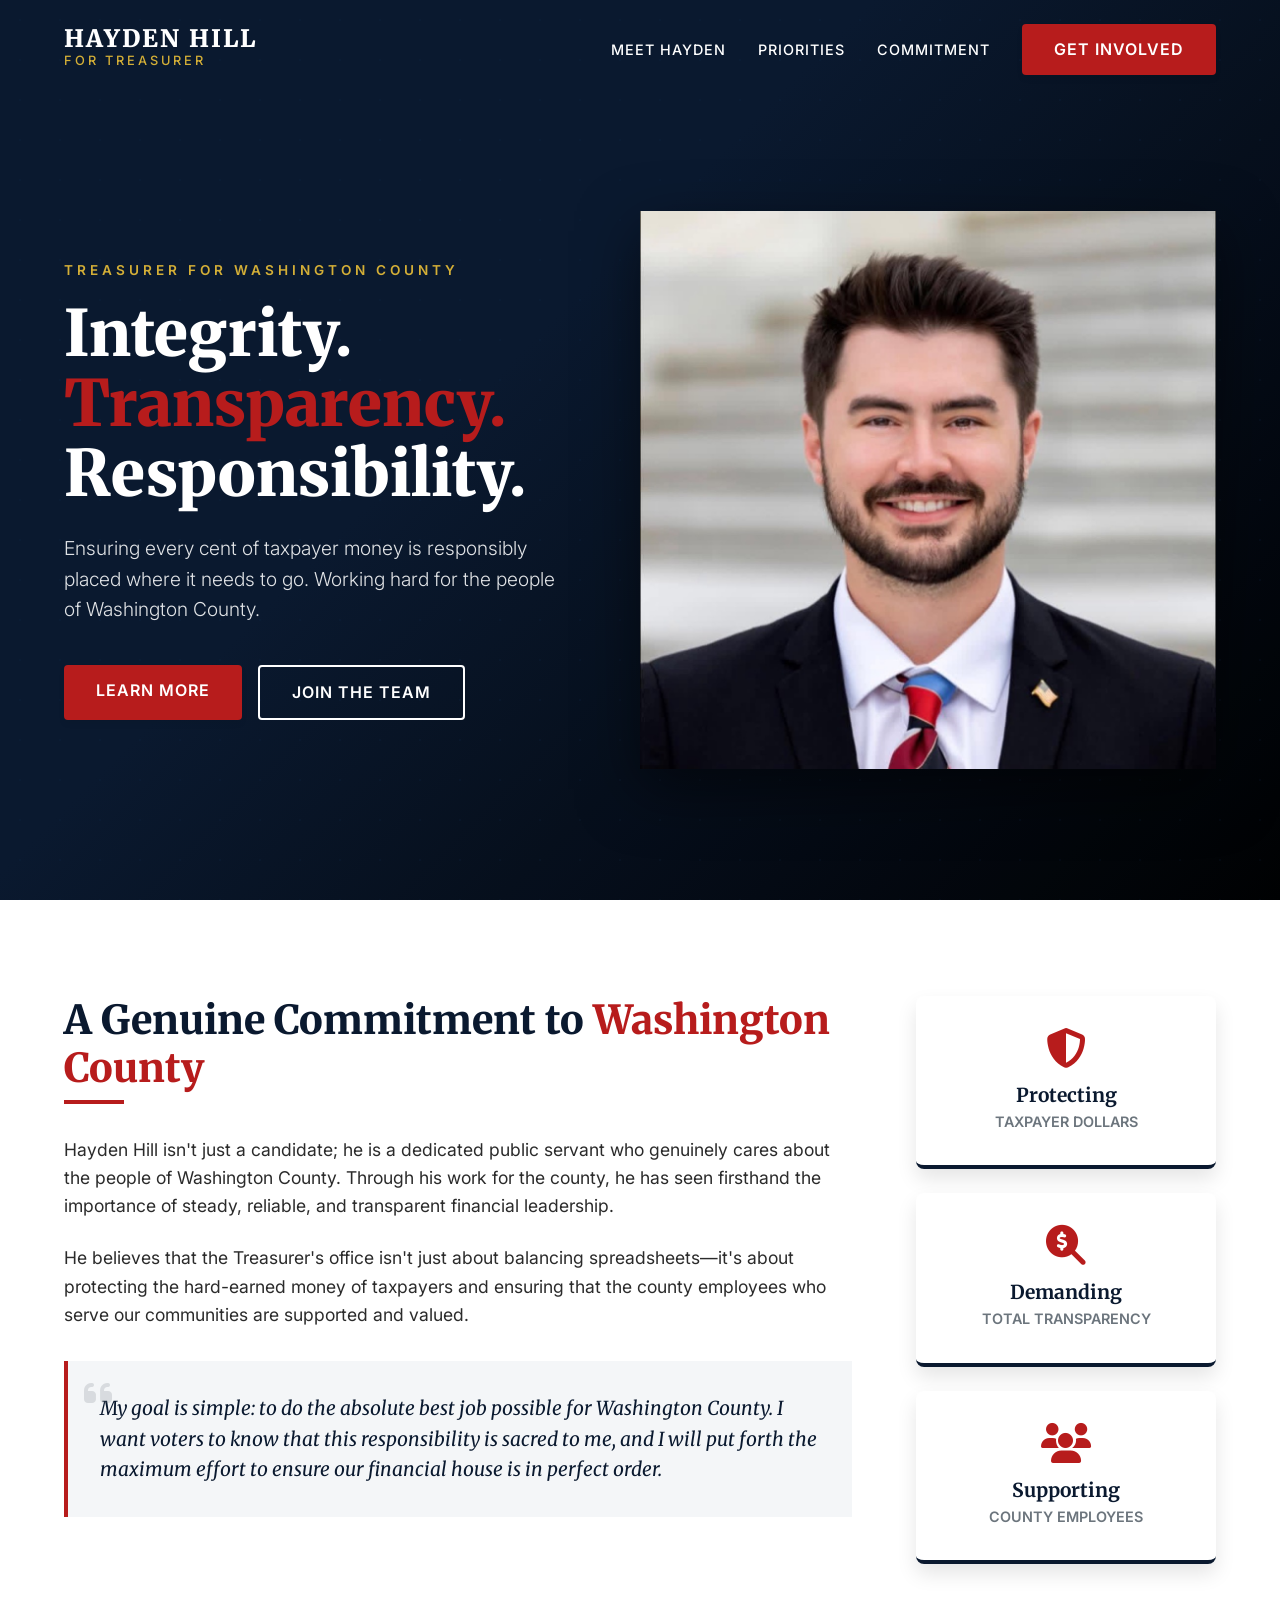
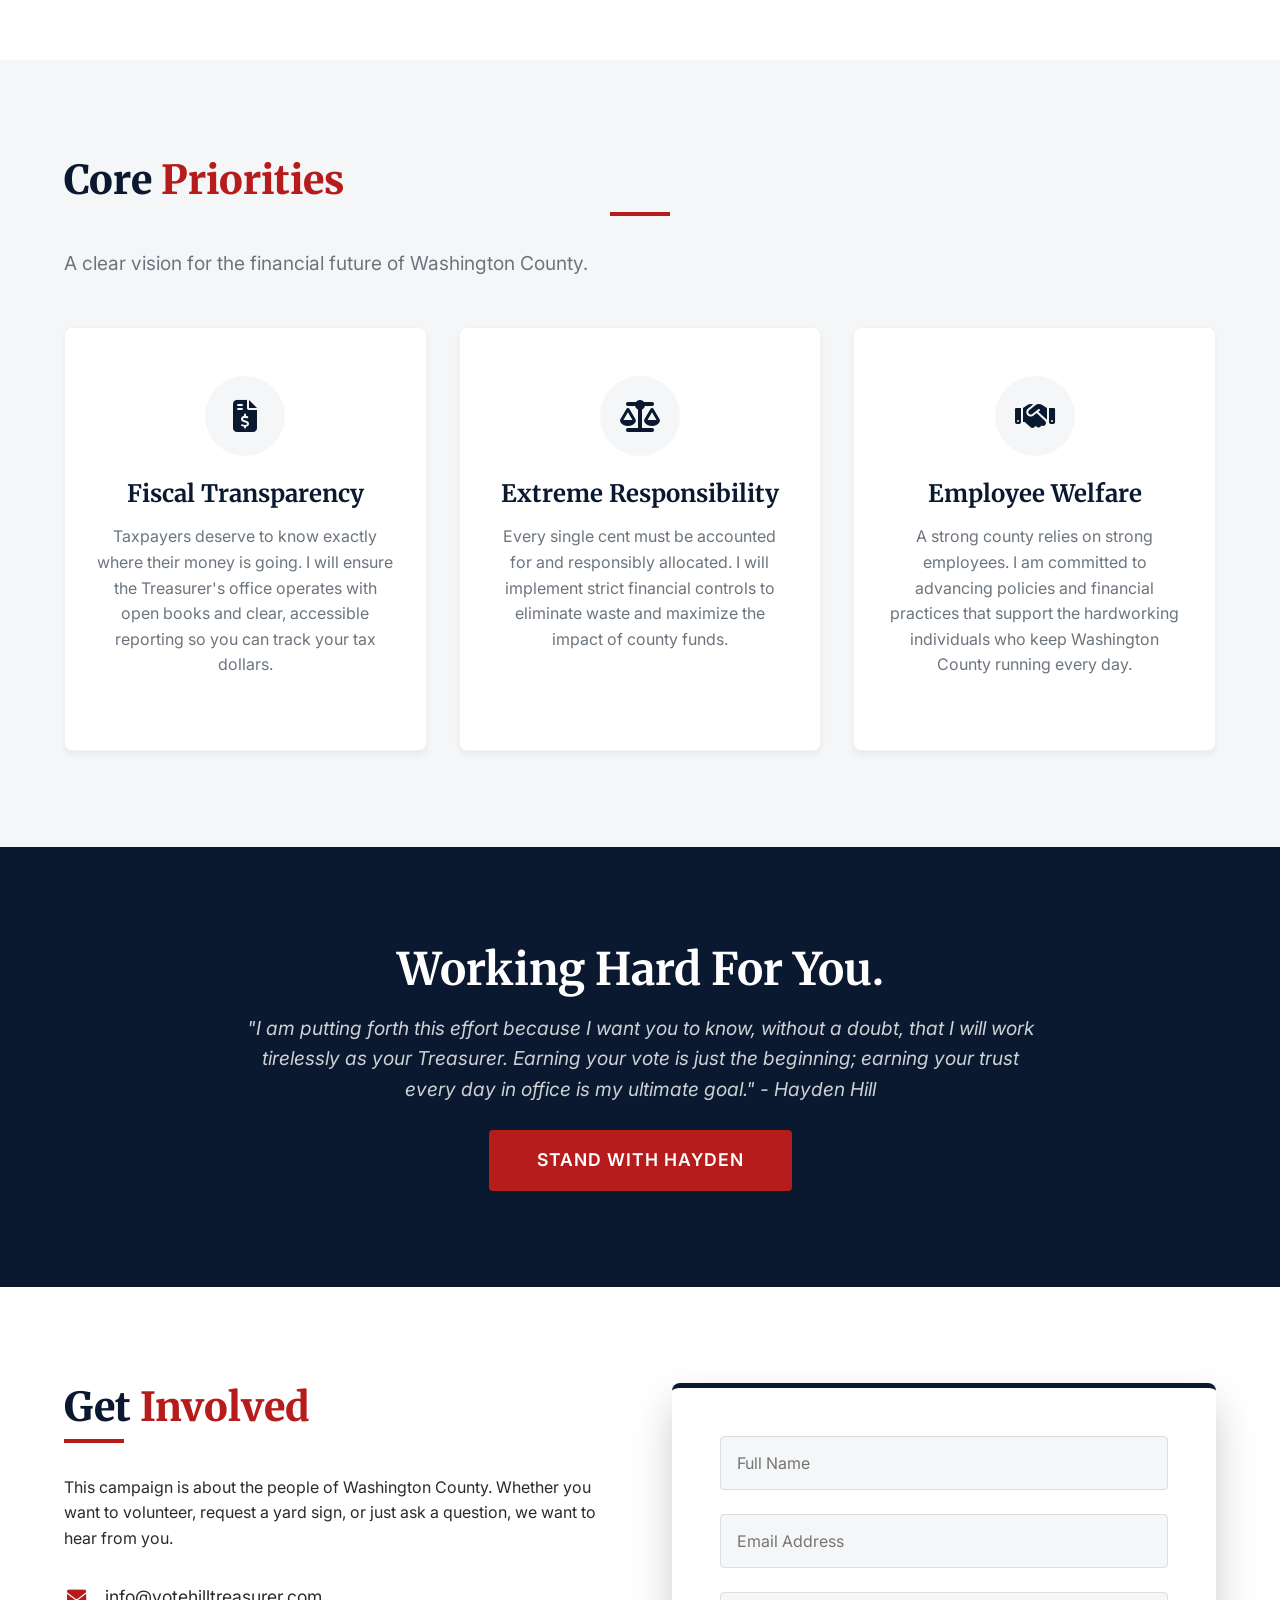
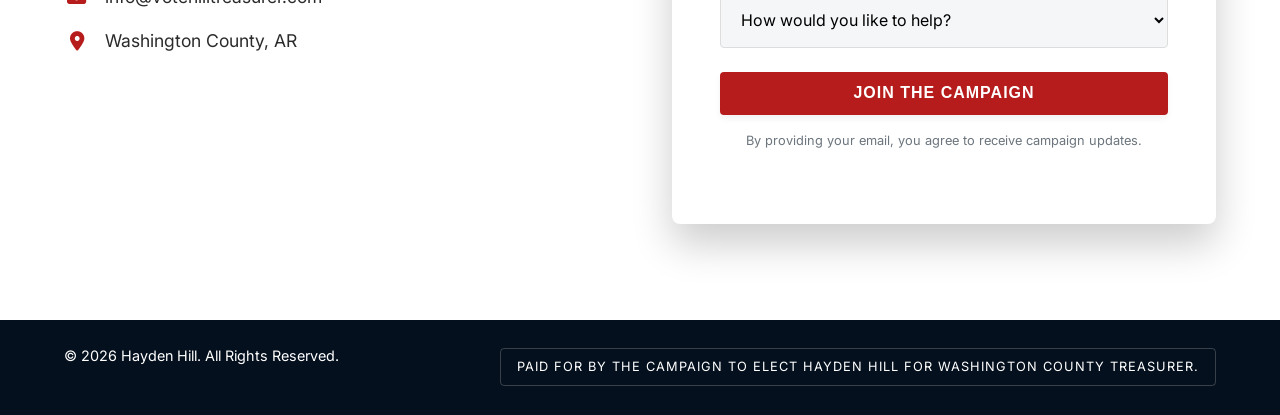
==== index.html @ 88c553a3 "Update hero subtitle to Treasurer" ====
<!DOCTYPE html>
<html lang="en">
<head>
    <meta charset="UTF-8">
    <meta name="viewport" content="width=device-width, initial-scale=1.0">
    <title>Hayden Hill | For Washington County Treasurer</title>
    <meta name="description" content="Hayden Hill for Washington County Arkansas Treasurer. Committed to Fiscal Transparency, Employee Welfare, and Taxpayer Responsibility.">
    
    <!-- Google Fonts -->
    <link rel="preconnect" href="https://fonts.googleapis.com">
    <link rel="preconnect" href="https://fonts.gstatic.com" crossorigin>
    <link href="https://fonts.googleapis.com/css2?family=Merriweather:wght@300;400;700;900&family=Inter:wght@300;400;500;600;700&display=swap" rel="stylesheet">
    
    <!-- Font Awesome for Icons -->
    <link rel="stylesheet" href="https://cdnjs.cloudflare.com/ajax/libs/font-awesome/6.4.0/css/all.min.css">
    
    <link rel="stylesheet" href="style.css">
</head>
<body>

    <!-- Preloader -->
    <div class="preloader">
        <div class="spinner"></div>
    </div>

    <!-- Navigation -->
    <nav id="navbar">
        <div class="container nav-container">
            <a href="#" class="logo">
                <span class="logo-name">HAYDEN HILL</span>
                <span class="logo-title">FOR TREASURER</span>
            </a>
            <div class="hamburger">
                <i class="fas fa-bars"></i>
            </div>
            <ul class="nav-links">
                <li><a href="#about" class="nav-link">Meet Hayden</a></li>
                <li><a href="#priorities" class="nav-link">Priorities</a></li>
                <li><a href="#commitment" class="nav-link">Commitment</a></li>
                <li><a href="#contact" class="btn btn-primary nav-btn">Get Involved</a></li>
            </ul>
        </div>
    </nav>

    <!-- Hero Section -->
    <header id="hero">
        <div class="hero-overlay"></div>
        <div class="container hero-container">
            <div class="hero-content" data-animate="fade-up">
                <p class="hero-subtitle">TREASURER FOR WASHINGTON COUNTY</p>
                <h1 class="hero-title">Integrity.<br><span class="highlight">Transparency.</span><br>Responsibility.</h1>
                <p class="hero-text">Ensuring every cent of taxpayer money is responsibly placed where it needs to go. Working hard for the people of Washington County.</p>
                <div class="hero-buttons">
                    <a href="#about" class="btn btn-primary">Learn More</a>
                    <a href="#contact" class="btn btn-outline">Join the Team</a>
                </div>
            </div>
            <div class="hero-image-container" data-animate="fade-left">
                <div class="image-accent"></div>
                <img src="HeroShot.JPG" alt="Hayden Hill" class="hero-image">
            </div>
        </div>
    </header>

    <!-- About Section -->
    <section id="about" class="section">
        <div class="container about-container">
            <div class="about-text" data-animate="fade-right">
                <h2 class="section-title">A Genuine Commitment to <span class="highlight-red">Washington County</span></h2>
                <div class="title-underline"></div>
                <p>Hayden Hill isn't just a candidate; he is a dedicated public servant who genuinely cares about the people of Washington County. Through his work for the county, he has seen firsthand the importance of steady, reliable, and transparent financial leadership.</p>
                <p>He believes that the Treasurer's office isn't just about balancing spreadsheets—it's about protecting the hard-earned money of taxpayers and ensuring that the county employees who serve our communities are supported and valued.</p>
                <div class="about-quote">
                    <i class="fas fa-quote-left"></i>
                    <blockquote>My goal is simple: to do the absolute best job possible for Washington County. I want voters to know that this responsibility is sacred to me, and I will put forth the maximum effort to ensure our financial house is in perfect order.</blockquote>
                </div>
            </div>
            <div class="about-stats" data-animate="fade-up">
                <div class="stat-box">
                    <i class="fas fa-shield-alt"></i>
                    <h3>Protecting</h3>
                    <p>Taxpayer Dollars</p>
                </div>
                <div class="stat-box">
                    <i class="fas fa-search-dollar"></i>
                    <h3>Demanding</h3>
                    <p>Total Transparency</p>
                </div>
                <div class="stat-box">
                    <i class="fas fa-users"></i>
                    <h3>Supporting</h3>
                    <p>County Employees</p>
                </div>
            </div>
        </div>
    </section>

    <!-- Priorities Section -->
    <section id="priorities" class="section bg-light">
        <div class="container">
            <div class="section-header" data-animate="fade-up">
                <h2 class="section-title">Core <span class="highlight-red">Priorities</span></h2>
                <div class="title-underline center"></div>
                <p class="section-subtitle">A clear vision for the financial future of Washington County.</p>
            </div>
            
            <div class="cards-container">
                <div class="card" data-animate="fade-up" data-delay="0.1s">
                    <div class="card-icon">
                        <i class="fas fa-file-invoice-dollar"></i>
                    </div>
                    <h3>Fiscal Transparency</h3>
                    <p>Taxpayers deserve to know exactly where their money is going. I will ensure the Treasurer's office operates with open books and clear, accessible reporting so you can track your tax dollars.</p>
                </div>
                
                <div class="card" data-animate="fade-up" data-delay="0.2s">
                    <div class="card-icon">
                        <i class="fas fa-balance-scale"></i>
                    </div>
                    <h3>Extreme Responsibility</h3>
                    <p>Every single cent must be accounted for and responsibly allocated. I will implement strict financial controls to eliminate waste and maximize the impact of county funds.</p>
                </div>
                
                <div class="card" data-animate="fade-up" data-delay="0.3s">
                    <div class="card-icon">
                        <i class="fas fa-handshake"></i>
                    </div>
                    <h3>Employee Welfare</h3>
                    <p>A strong county relies on strong employees. I am committed to advancing policies and financial practices that support the hardworking individuals who keep Washington County running every day.</p>
                </div>
            </div>
        </div>
    </section>

    <!-- Commitment CTA Section -->
    <section id="commitment" class="section bg-dark">
        <div class="container text-center" data-animate="fade-up">
            <h2 class="title-white">Working Hard For You.</h2>
            <p class="text-white-light max-w-800">"I am putting forth this effort because I want you to know, without a doubt, that I will work tirelessly as your Treasurer. Earning your vote is just the beginning; earning your trust every day in office is my ultimate goal." - Hayden Hill</p>
            <br>
            <a href="#contact" class="btn btn-primary btn-large">Stand With Hayden</a>
        </div>
    </section>

    <!-- Contact/Get Involved Section -->
    <section id="contact" class="section">
        <div class="container contact-container">
            <div class="contact-info" data-animate="fade-right">
                <h2 class="section-title">Get <span class="highlight-red">Involved</span></h2>
                <div class="title-underline"></div>
                <p>This campaign is about the people of Washington County. Whether you want to volunteer, request a yard sign, or just ask a question, we want to hear from you.</p>
                
                <div class="contact-details">
                    <div class="contact-item">
                        <i class="fas fa-envelope"></i>
                        <span>info@votehilltreasurer.com</span>
                    </div>
                    <div class="contact-item">
                        <i class="fas fa-map-marker-alt"></i>
                        <span>Washington County, AR</span>
                    </div>
                </div>
                

            </div>
            
            <div class="contact-form-container" data-animate="fade-left">
                <form class="contact-form">
                    <div class="form-group">
                        <input type="text" id="name" placeholder="Full Name" required>
                    </div>
                    <div class="form-group">
                        <input type="email" id="email" placeholder="Email Address" required>
                    </div>
                    <div class="form-group">
                        <select id="interest" required>
                            <option value="" disabled selected>How would you like to help?</option>
                            <option value="volunteer">I want to volunteer</option>
                            <option value="yardsign">I want a yard sign</option>
                            <option value="updates">Just send me updates</option>
                            <option value="other">Other</option>
                        </select>
                    </div>
                    <button type="submit" class="btn btn-primary btn-block">Join the Campaign</button>
                    <p class="form-disclaimer">By providing your email, you agree to receive campaign updates.</p>
                </form>
            </div>
        </div>
    </section>

    <!-- Footer -->
    <footer>
        <div class="footer-bottom">
            <div class="container footer-flex">
                <p>&copy; 2026 Hayden Hill. All Rights Reserved.</p>
                <div class="paid-for">
                    Paid for by the campaign to elect Hayden Hill for Washington County Treasurer.
                </div>
            </div>
        </div>
    </footer>

    <script src="script.js"></script>
</body>
</html>
---- style.css ----
/* ---- CSS VARIABLES ---- */
:root {
    --primary-blue: #0A192F;
    --primary-blue-light: #153C6E;
    --primary-red: #B71C1C;
    --primary-red-light: #D32F2F;
    --accent-gold: #D4AF37;
    
    --text-dark: #2B2B2B;
    --text-light: #F8F9FA;
    --text-muted: #6C757D;
    
    --bg-white: #FFFFFF;
    --bg-light: #F4F6F8;
    --bg-dark: #0A192F;
    
    --font-heading: 'Merriweather', serif;
    --font-body: 'Inter', sans-serif;
    
    --transition: all 0.3s cubic-bezier(0.25, 0.8, 0.25, 1);
    --shadow-sm: 0 4px 6px rgba(0, 0, 0, 0.05);
    --shadow-md: 0 10px 20px rgba(0, 0, 0, 0.1);
    --shadow-lg: 0 20px 40px rgba(0, 0, 0, 0.2);
}

/* ---- RESET & GLOBAL ---- */
* {
    margin: 0;
    padding: 0;
    box-sizing: border-box;
}

html {
    scroll-behavior: smooth;
    font-size: 16px;
}

body {
    font-family: var(--font-body);
    font-weight: 400;
    color: var(--text-dark);
    line-height: 1.6;
    background-color: var(--bg-white);
    overflow-x: hidden;
}

h1, h2, h3, h4, h5, h6 {
    font-family: var(--font-heading);
    color: var(--primary-blue);
    line-height: 1.2;
    margin-bottom: 1rem;
}

p {
    margin-bottom: 1.5rem;
}

a {
    text-decoration: none;
    color: var(--primary-blue);
    transition: var(--transition);
}

ul {
    list-style: none;
}

/* ---- UTILITIES ---- */
.container {
    width: 90%;
    max-width: 1200px;
    margin: 0 auto;
}

.section {
    padding: 6rem 0;
}

.text-center {
    text-align: center;
}

.bg-light {
    background-color: var(--bg-light);
}

.bg-dark {
    background-color: var(--bg-dark);
    color: var(--text-light);
}

.bg-dark h2 {
    color: var(--text-light);
}

.highlight {
    color: var(--primary-red);
}

.highlight-red {
    color: var(--primary-red);
}

.title-white {
    color: var(--bg-white) !important;
    font-size: 2.8rem;
}

.text-white-light {
    color: rgba(255, 255, 255, 0.8);
    font-size: 1.2rem;
    font-style: italic;
    margin: 0 auto;
}

.max-w-800 {
    max-width: 800px;
}

.section-title {
    font-size: 2.5rem;
    font-weight: 800;
    margin-bottom: 0.5rem;
    position: relative;
    display: inline-block;
}

.section-subtitle {
    font-size: 1.2rem;
    color: var(--text-muted);
    margin-bottom: 3rem;
}

.title-underline {
    height: 4px;
    width: 60px;
    background-color: var(--primary-red);
    margin-bottom: 2rem;
}

.title-underline.center {
    margin: 0 auto 2rem auto;
}

/* ---- BUTTONS ---- */
.btn {
    display: inline-block;
    padding: 0.8rem 2rem;
    border-radius: 4px;
    font-weight: 600;
    font-size: 1rem;
    text-transform: uppercase;
    letter-spacing: 1px;
    cursor: pointer;
    border: none;
    transition: var(--transition);
}

.btn-primary {
    background-color: var(--primary-red);
    color: var(--bg-white);
    box-shadow: var(--shadow-sm);
}

.btn-primary:hover {
    background-color: var(--primary-red-light);
    transform: translateY(-2px);
    box-shadow: var(--shadow-md);
    color: var(--bg-white);
}

.btn-outline {
    background-color: transparent;
    color: var(--bg-white);
    border: 2px solid var(--bg-white);
}

.btn-outline:hover {
    background-color: var(--bg-white);
    color: var(--primary-blue);
}

.btn-large {
    padding: 1rem 3rem;
    font-size: 1.1rem;
}

.btn-block {
    display: block;
    width: 100%;
}

/* ---- PRELOADER ---- */
.preloader {
    position: fixed;
    top: 0;
    left: 0;
    width: 100%;
    height: 100%;
    background-color: var(--bg-white);
    display: flex;
    justify-content: center;
    align-items: center;
    z-index: 9999;
    transition: opacity 0.5s ease;
}

.spinner {
    width: 50px;
    height: 50px;
    border: 5px solid var(--bg-light);
    border-top-color: var(--primary-red);
    border-radius: 50%;
    animation: spin 1s linear infinite;
}

@keyframes spin {
    to { transform: rotate(360deg); }
}

/* ---- NAVIGATION ---- */
nav {
    position: fixed;
    top: 0;
    left: 0;
    width: 100%;
    z-index: 1000;
    padding: 1.5rem 0;
    transition: var(--transition);
}

nav.scrolled {
    background-color: rgba(255, 255, 255, 0.95);
    backdrop-filter: blur(10px);
    padding: 0.8rem 0;
    box-shadow: var(--shadow-sm);
}

.nav-container {
    display: flex;
    justify-content: space-between;
    align-items: center;
}

.logo {
    display: flex;
    flex-direction: column;
    z-index: 1001;
}

.logo-name {
    font-family: var(--font-heading);
    font-weight: 900;
    font-size: 1.5rem;
    color: var(--bg-white);
    letter-spacing: 2px;
    line-height: 1;
    transition: var(--transition);
}

.logo-title {
    font-family: var(--font-body);
    font-size: 0.8rem;
    font-weight: 500;
    color: var(--accent-gold);
    letter-spacing: 3px;
    text-transform: uppercase;
    transition: var(--transition);
}

nav.scrolled .logo-name { color: var(--primary-blue); }
nav.scrolled .logo-title { color: var(--primary-red); }

.nav-links {
    display: flex;
    align-items: center;
    gap: 2rem;
}

.nav-link {
    color: var(--bg-white);
    font-weight: 500;
    text-transform: uppercase;
    font-size: 0.9rem;
    letter-spacing: 1px;
    position: relative;
}

.nav-link::after {
    content: '';
    position: absolute;
    width: 0;
    height: 2px;
    bottom: -5px;
    left: 0;
    background-color: var(--accent-gold);
    transition: var(--transition);
}

.nav-link:hover::after { width: 100%; }

nav.scrolled .nav-link { color: var(--text-dark); }
nav.scrolled .nav-link::after { background-color: var(--primary-red); }
nav.scrolled .nav-link:hover { color: var(--primary-red); }

.hamburger {
    display: none;
    cursor: pointer;
    font-size: 1.5rem;
    color: var(--bg-white);
    z-index: 1001;
}

nav.scrolled .hamburger { color: var(--primary-blue); }

/* ---- HERO SECTION ---- */
#hero {
    height: 100vh;
    min-height: 600px;
    background-color: var(--primary-blue);
    position: relative;
    overflow: hidden;
    display: flex;
    align-items: center;
}

.hero-overlay {
    position: absolute;
    top: 0;
    left: 0;
    width: 100%;
    height: 100%;
    background: linear-gradient(135deg, var(--primary-blue) 40%, #000000 100%);
    opacity: 0.95;
    z-index: 1;
}

/* Subtle background pattern/texture */
.hero-overlay::after {
    content: '';
    position: absolute;
    top: 0;
    left: 0;
    width: 100%;
    height: 100%;
    background-image: radial-gradient(var(--primary-blue-light) 1px, transparent 1px);
    background-size: 40px 40px;
    opacity: 0.1;
}

.hero-container {
    position: relative;
    z-index: 2;
    display: flex;
    align-items: center;
    justify-content: space-between;
    height: 100%;
    padding-top: 80px;
}

.hero-content {
    flex: 1;
    max-width: 600px;
}

.hero-subtitle {
    color: var(--accent-gold);
    font-weight: 600;
    letter-spacing: 4px;
    font-size: 0.85rem;
    margin-bottom: 1rem;
    text-transform: uppercase;
}

.hero-title {
    color: var(--bg-white);
    font-size: 4rem;
    font-weight: 900;
    line-height: 1.1;
    margin-bottom: 1.5rem;
}

.hero-text {
    color: var(--text-light);
    font-size: 1.2rem;
    font-weight: 300;
    margin-bottom: 2.5rem;
    max-width: 500px;
    opacity: 0.9;
}

.hero-buttons {
    display: flex;
    gap: 1rem;
}

.hero-image-container {
    flex: 1;
    display: flex;
    justify-content: flex-end;
    position: relative;
}

.hero-image {
    max-width: 100%;
    height: auto;
    max-height: 80vh;
    object-fit: contain;
    filter: drop-shadow(0 20px 30px rgba(0,0,0,0.5));
    position: relative;
    z-index: 2;
}

.image-accent {
    position: absolute;
    bottom: 5%;
    right: 5%;
    width: 80%;
    height: 80%;
    background-color: var(--primary-red);
    z-index: 1;
    border-radius: 4px;
    transform: rotate(5deg);
    opacity: 0.8;
}

/* ---- ABOUT SECTION & STATS ---- */
.about-container {
    display: flex;
    flex-wrap: wrap;
    align-items: flex-start;
    gap: 4rem;
}

.about-text {
    flex: 1;
    min-width: 300px;
}

.about-text p {
    font-size: 1.1rem;
    color: var(--text-dark);
}

.about-quote {
    margin-top: 2rem;
    padding: 2rem;
    background-color: var(--bg-light);
    border-left: 4px solid var(--primary-red);
    position: relative;
}

.about-quote i {
    position: absolute;
    top: 1rem;
    left: 1rem;
    font-size: 2rem;
    color: var(--text-muted);
    opacity: 0.2;
}

.about-quote blockquote {
    font-family: var(--font-heading);
    font-size: 1.2rem;
    font-style: italic;
    color: var(--primary-blue);
    line-height: 1.6;
}

.about-stats {
    flex: 0 0 300px;
    display: flex;
    flex-direction: column;
    gap: 1.5rem;
}

.stat-box {
    background: var(--bg-white);
    padding: 2rem;
    border-radius: 8px;
    box-shadow: var(--shadow-md);
    text-align: center;
    border-bottom: 4px solid var(--primary-blue);
    transition: var(--transition);
}

.stat-box:hover {
    transform: translateY(-5px);
    box-shadow: var(--shadow-lg);
    border-bottom-color: var(--primary-red);
}

.stat-box i {
    font-size: 2.5rem;
    color: var(--primary-red);
    margin-bottom: 1rem;
}

.stat-box h3 {
    font-size: 1.2rem;
    margin-bottom: 0.2rem;
}

.stat-box p {
    margin: 0;
    color: var(--text-muted);
    font-size: 0.9rem;
    text-transform: uppercase;
    font-weight: 600;
}

/* ---- PRIORITIES SECTION ---- */
.cards-container {
    display: grid;
    grid-template-columns: repeat(auto-fit, minmax(300px, 1fr));
    gap: 2rem;
}

.card {
    background-color: var(--bg-white);
    padding: 3rem 2rem;
    border-radius: 8px;
    box-shadow: var(--shadow-sm);
    text-align: center;
    transition: var(--transition);
    border: 1px solid rgba(0,0,0,0.05);
}

.card:hover {
    transform: translateY(-10px);
    box-shadow: var(--shadow-lg);
}

.card-icon {
    width: 80px;
    height: 80px;
    background-color: var(--bg-light);
    border-radius: 50%;
    display: flex;
    justify-content: center;
    align-items: center;
    margin: 0 auto 1.5rem auto;
    transition: var(--transition);
}

.card:hover .card-icon {
    background-color: var(--primary-blue);
}

.card-icon i {
    font-size: 2rem;
    color: var(--primary-blue);
    transition: var(--transition);
}

.card:hover .card-icon i {
    color: var(--bg-white);
}

.card h3 {
    font-size: 1.5rem;
    margin-bottom: 1rem;
}

.card p {
    color: var(--text-muted);
}

/* ---- CONTACT SECTION ---- */
.contact-container {
    display: flex;
    flex-wrap: wrap;
    gap: 4rem;
}

.contact-info, .contact-form-container {
    flex: 1;
    min-width: 300px;
}

.contact-details {
    margin: 2rem 0;
}

.contact-item {
    display: flex;
    align-items: center;
    gap: 1rem;
    margin-bottom: 1rem;
    font-size: 1.1rem;
    color: var(--text-dark);
}

.contact-item i {
    color: var(--primary-red);
    font-size: 1.2rem;
    width: 25px;
    text-align: center;
}

.social-links {
    display: flex;
    gap: 1rem;
    margin-top: 2rem;
}

.social-icon {
    display: flex;
    align-items: center;
    justify-content: center;
    width: 45px;
    height: 45px;
    background-color: var(--bg-light);
    color: var(--primary-blue);
    border-radius: 50%;
    font-size: 1.2rem;
    transition: var(--transition);
}

.social-icon:hover {
    background-color: var(--primary-red);
    color: var(--bg-white);
    transform: translateY(-3px);
}

/* FORM */
.contact-form {
    background-color: var(--bg-white);
    padding: 3rem;
    border-radius: 8px;
    box-shadow: var(--shadow-lg);
    border-top: 5px solid var(--primary-blue);
}

.form-group {
    margin-bottom: 1.5rem;
}

.form-group input, 
.form-group select {
    width: 100%;
    padding: 1rem;
    border: 1px solid #ddd;
    border-radius: 4px;
    font-family: var(--font-body);
    font-size: 1rem;
    transition: var(--transition);
    background-color: var(--bg-light);
}

.form-group input:focus,
.form-group select:focus {
    outline: none;
    border-color: var(--primary-blue);
    background-color: var(--bg-white);
    box-shadow: 0 0 0 3px rgba(10, 25, 47, 0.1);
}

.form-disclaimer {
    margin-top: 1rem;
    font-size: 0.8rem;
    color: var(--text-muted);
    text-align: center;
}

/* ---- FOOTER ---- */
footer {
    background-color: var(--primary-blue);
    color: var(--bg-white);
}

.footer-bottom {
    background-color: #05101E;
    padding: 1.5rem 0;
    font-size: 0.9rem;
}

.footer-flex {
    display: flex;
    justify-content: space-between;
    align-items: center;
    flex-wrap: wrap;
    gap: 1rem;
}

.paid-for {
    border: 1px solid rgba(255,255,255,0.2);
    padding: 0.5rem 1rem;
    border-radius: 4px;
    font-size: 0.8rem;
    letter-spacing: 1px;
    text-transform: uppercase;
}

/* ---- ANIMATIONS ---- */
[data-animate] {
    opacity: 0;
    transition: all 0.8s cubic-bezier(0.25, 0.8, 0.25, 1);
}

[data-animate="fade-up"] { transform: translateY(50px); }
[data-animate="fade-left"] { transform: translateX(50px); }
[data-animate="fade-right"] { transform: translateX(-50px); }

[data-animate].is-visible {
    opacity: 1;
    transform: translate(0);
}

/* ---- RESPONSIVE DESIGN ---- */
@media (max-width: 992px) {
    #hero {
        height: auto;
        min-height: 100vh;
    }
    
    .hero-title { font-size: 3rem; }
    .hero-container {
        flex-direction: column-reverse; /* Usually for mobile text on bottom, but we have text on top */
        padding-top: 220px; /* Increased further to keep picture away from top gold text */
        padding-bottom: 10rem; /* Increased padding to push buttons further away from white transition */
        text-align: center;
    }
    
    .hero-content {
        margin-top: 2rem;
        display: flex;
        flex-direction: column;
        align-items: center;
    }
    
    .hero-buttons {
        justify-content: center;
    }
    
    .image-accent { display: none; }
    
    .hero-image-container {
        justify-content: center;
        max-height: 40vh;
    }
}

@media (max-width: 768px) {
    .hamburger { display: block; }
    
    .nav-links {
        position: fixed;
        top: 0;
        right: -100%;
        height: 100vh;
        width: 250px;
        background-color: var(--primary-blue);
        flex-direction: column;
        padding-top: 80px;
        transition: 0.4s;
        box-shadow: -5px 0 15px rgba(0,0,0,0.2);
    }
    
    .nav-links.active { right: 0; }
    
    .nav-link { color: var(--bg-white) !important; }
    
    .about-stats {
        flex: 1 1 100%;
        flex-direction: row;
        flex-wrap: wrap;
    }
    
    .stat-box { flex: 1 1 200px; padding: 1.5rem; }
    
    .hero-title { font-size: 2.2rem; }
    .hero-text { font-size: 1rem; margin-bottom: 2rem; }
    
    .section-title { font-size: 2rem; }
    .section-subtitle { margin-bottom: 2rem; }
    
    .about-container, .contact-container { gap: 2.5rem; }
    
    .cards-container { grid-template-columns: 1fr; }
    
    .footer-flex {
        flex-direction: column;
        text-align: center;
    }
}

@media (max-width: 480px) {
    .section { padding: 4rem 0; }
    .hero-buttons {
        flex-direction: column;
        width: 100%;
    }
    .hero-buttons .btn { width: 100%; text-align: center; margin-bottom: 1rem; }
    .contact-form { padding: 1.5rem; }
}
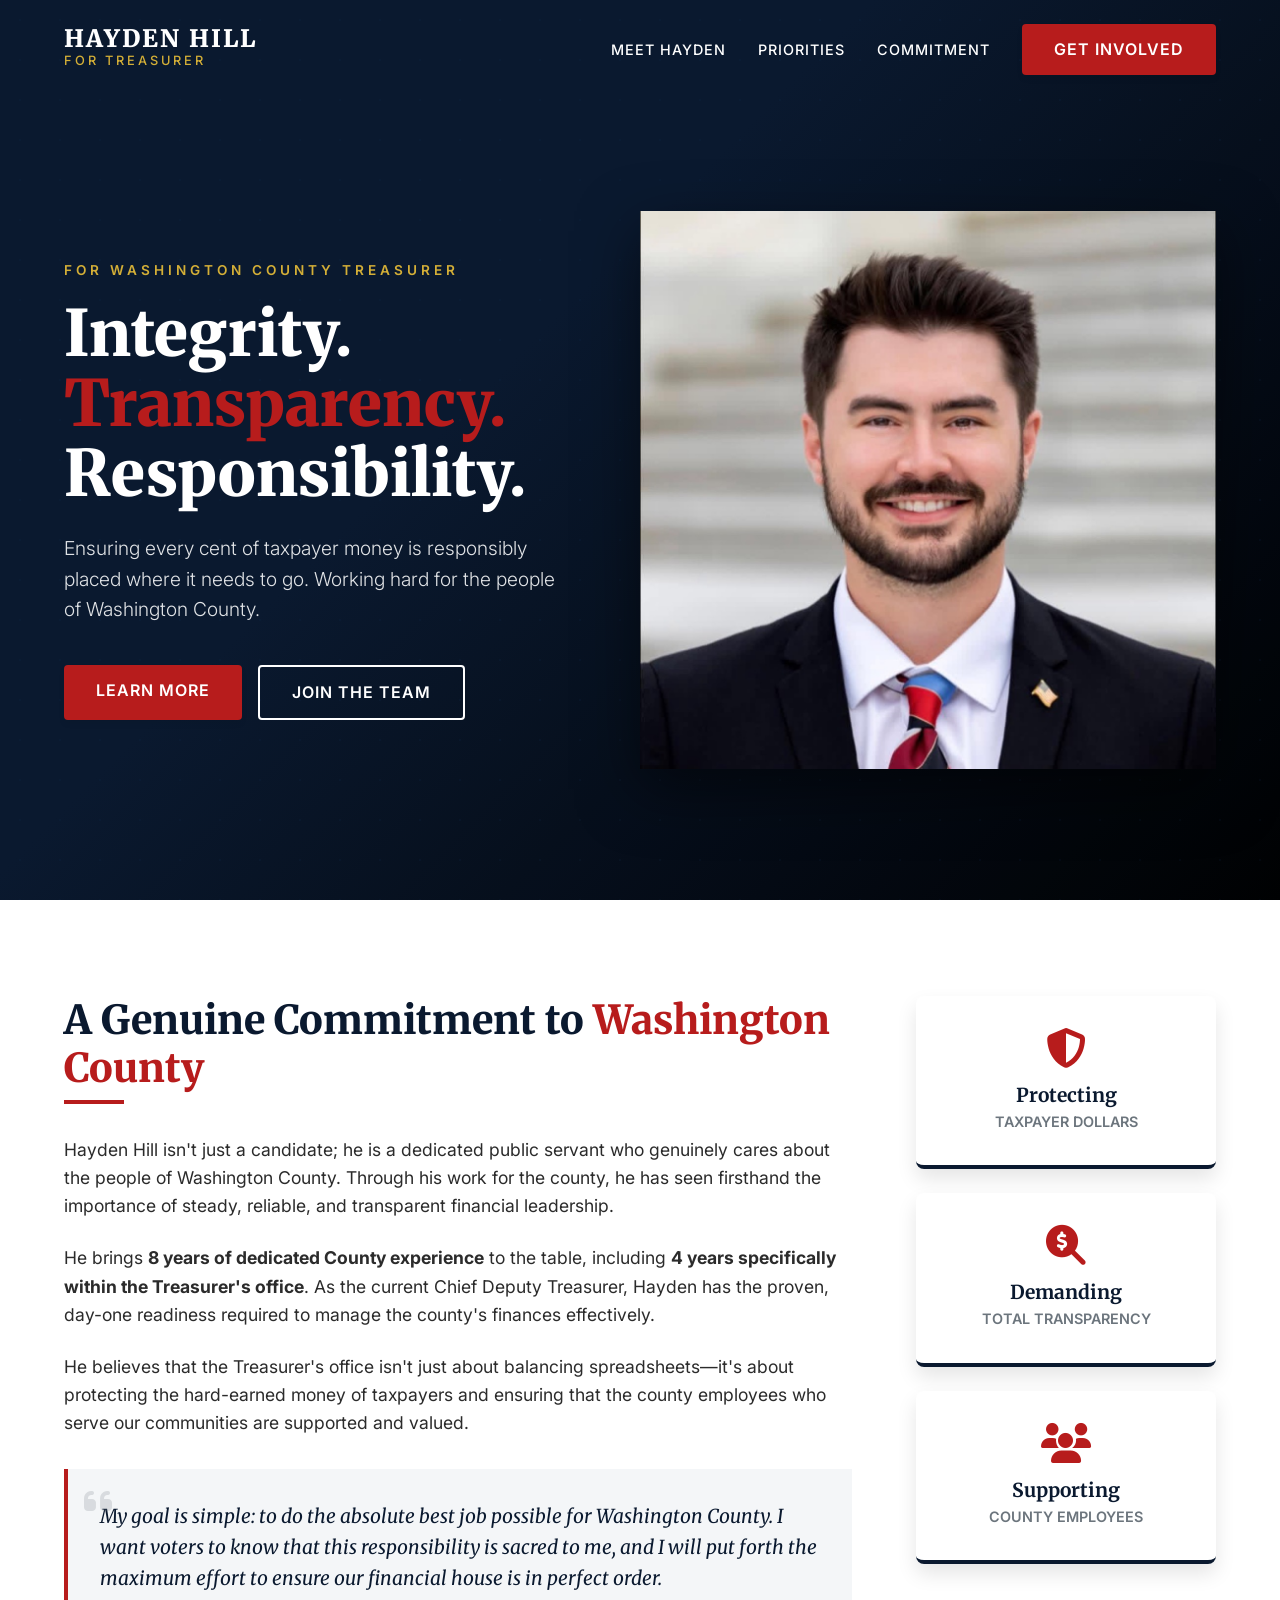
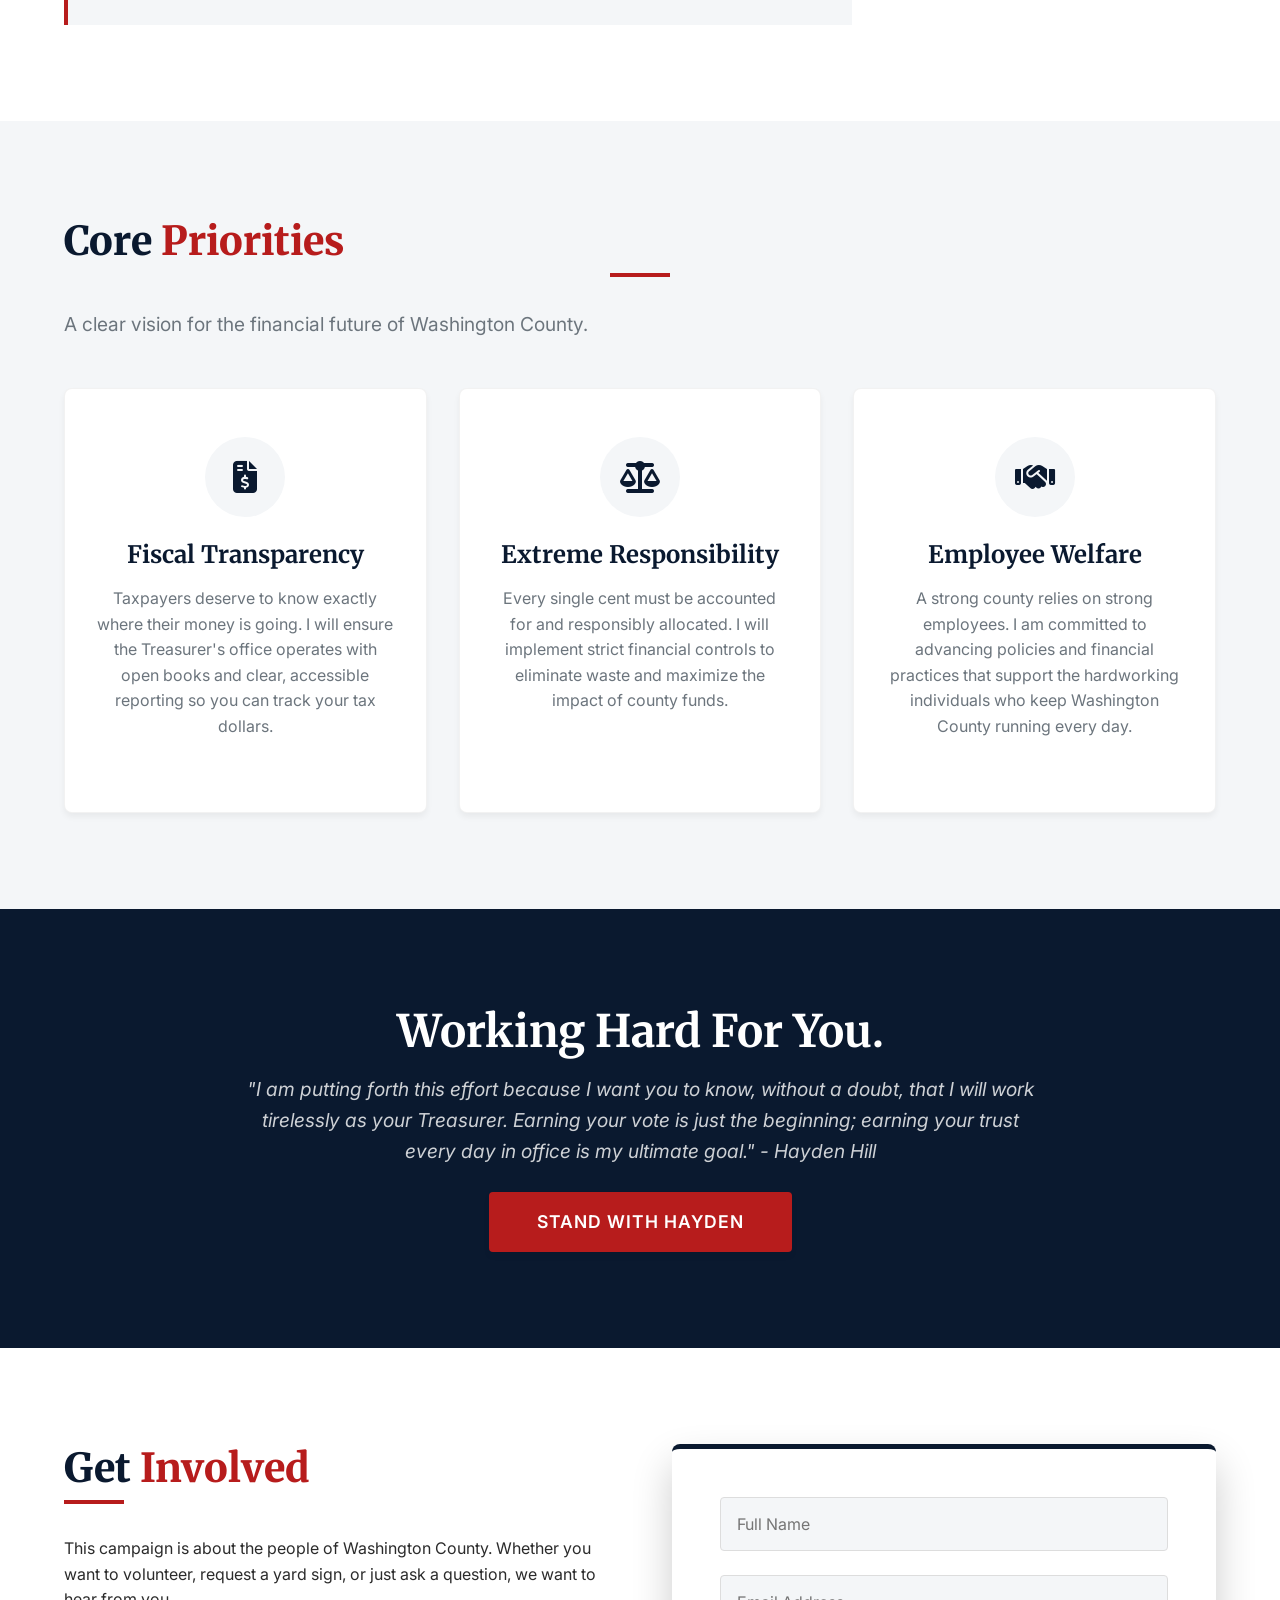
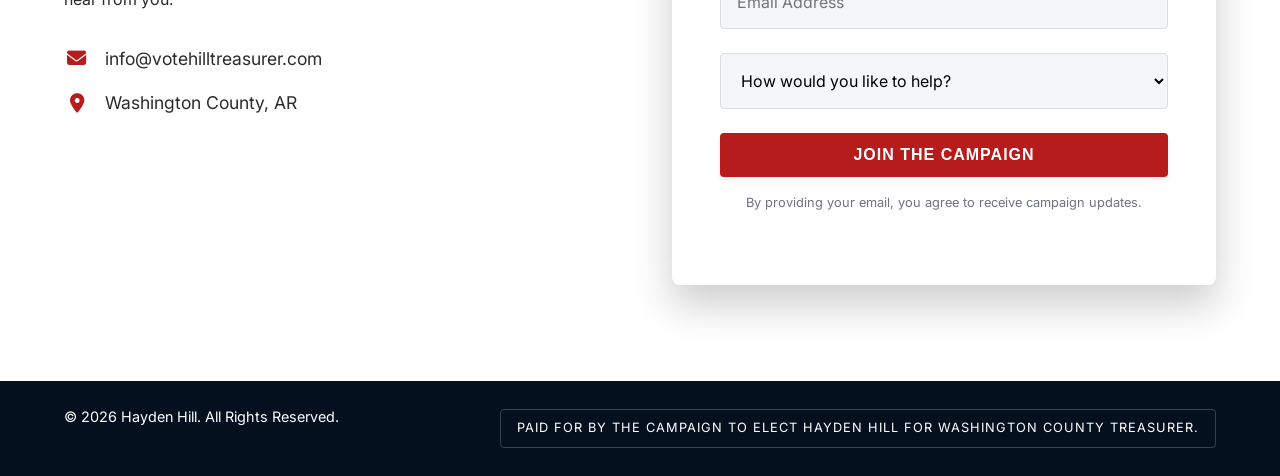
==== commit 5470e7ea: "Update title and add experience section to About" ====
--- a/index.html
+++ b/index.html
@@ -47,7 +47,7 @@
         <div class="hero-overlay"></div>
         <div class="container hero-container">
             <div class="hero-content" data-animate="fade-up">
-                <p class="hero-subtitle">TREASURER FOR WASHINGTON COUNTY</p>
+                <p class="hero-subtitle">FOR WASHINGTON COUNTY TREASURER</p>
                 <h1 class="hero-title">Integrity.<br><span class="highlight">Transparency.</span><br>Responsibility.</h1>
                 <p class="hero-text">Ensuring every cent of taxpayer money is responsibly placed where it needs to go. Working hard for the people of Washington County.</p>
                 <div class="hero-buttons">
@@ -69,6 +69,7 @@
                 <h2 class="section-title">A Genuine Commitment to <span class="highlight-red">Washington County</span></h2>
                 <div class="title-underline"></div>
                 <p>Hayden Hill isn't just a candidate; he is a dedicated public servant who genuinely cares about the people of Washington County. Through his work for the county, he has seen firsthand the importance of steady, reliable, and transparent financial leadership.</p>
+                <p>He brings <strong>8 years of dedicated County experience</strong> to the table, including <strong>4 years specifically within the Treasurer's office</strong>. As the current Chief Deputy Treasurer, Hayden has the proven, day-one readiness required to manage the county's finances effectively.</p>
                 <p>He believes that the Treasurer's office isn't just about balancing spreadsheets—it's about protecting the hard-earned money of taxpayers and ensuring that the county employees who serve our communities are supported and valued.</p>
                 <div class="about-quote">
                     <i class="fas fa-quote-left"></i>
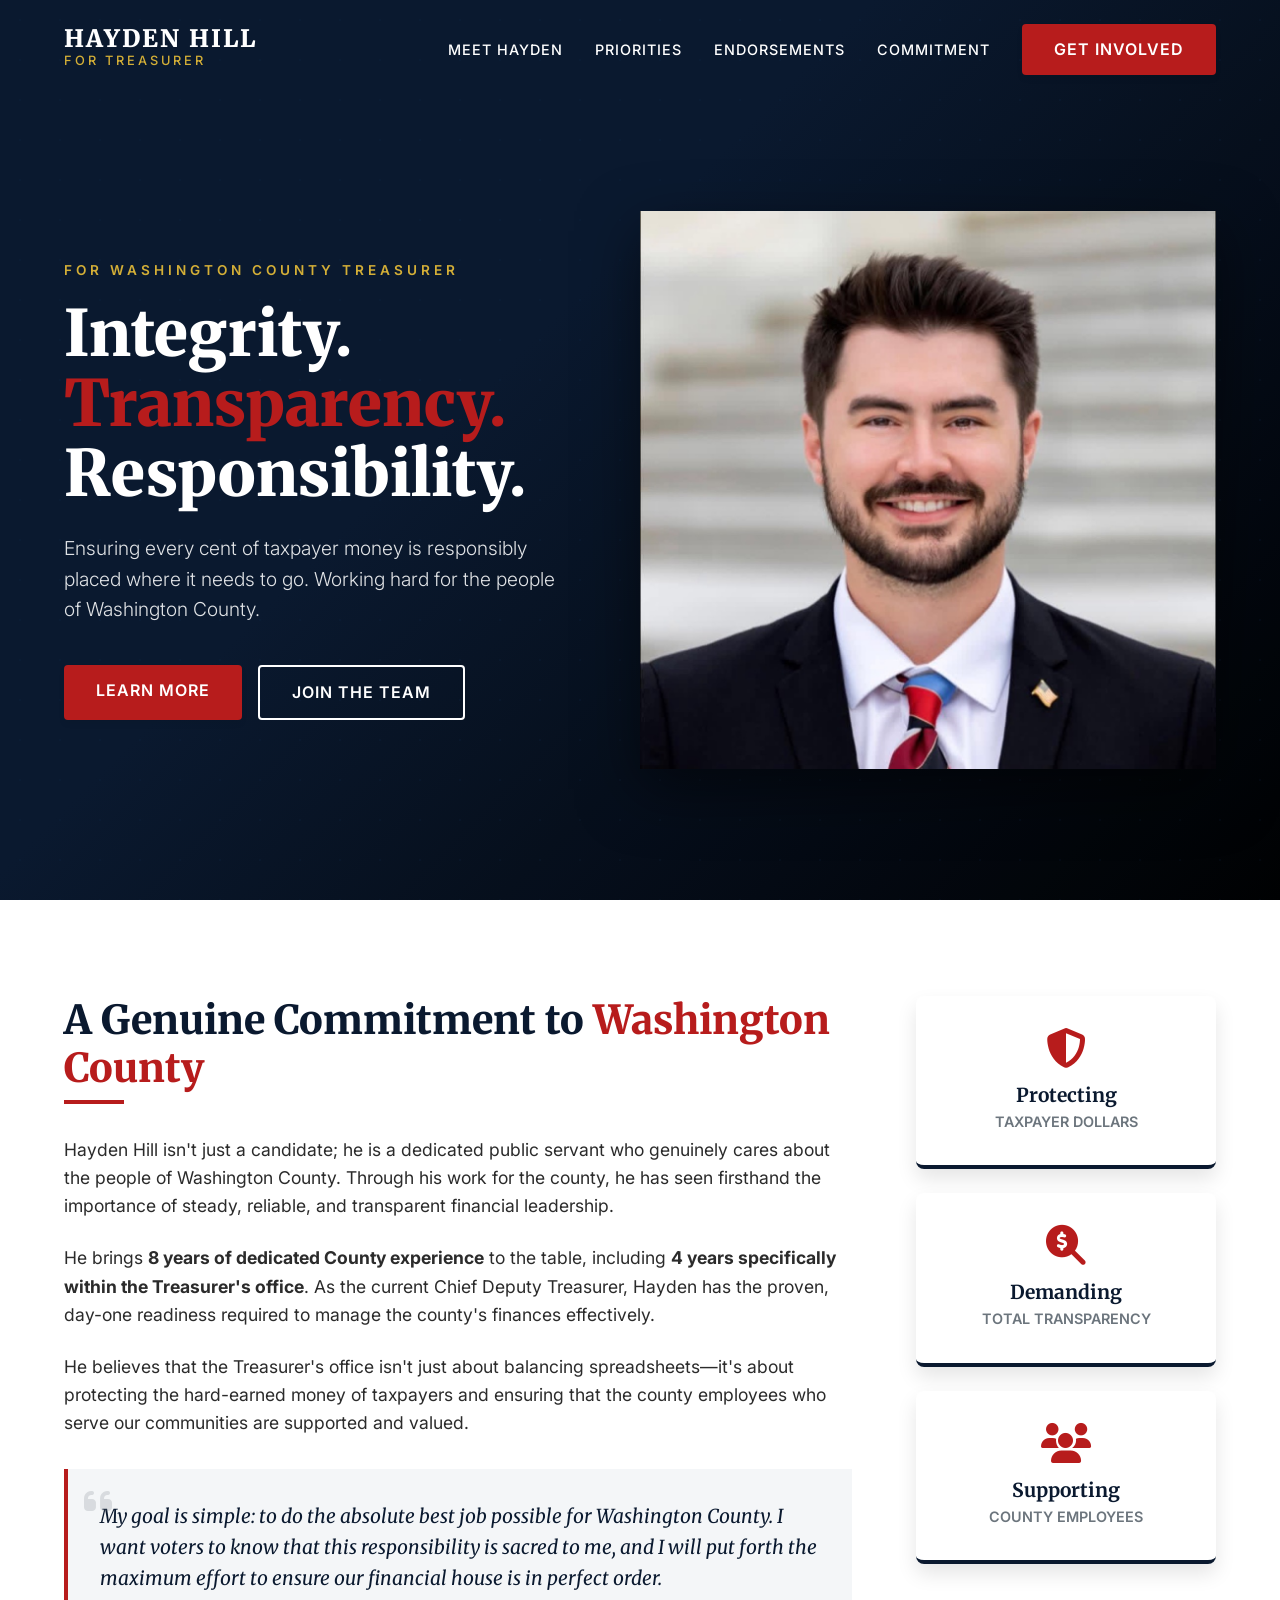
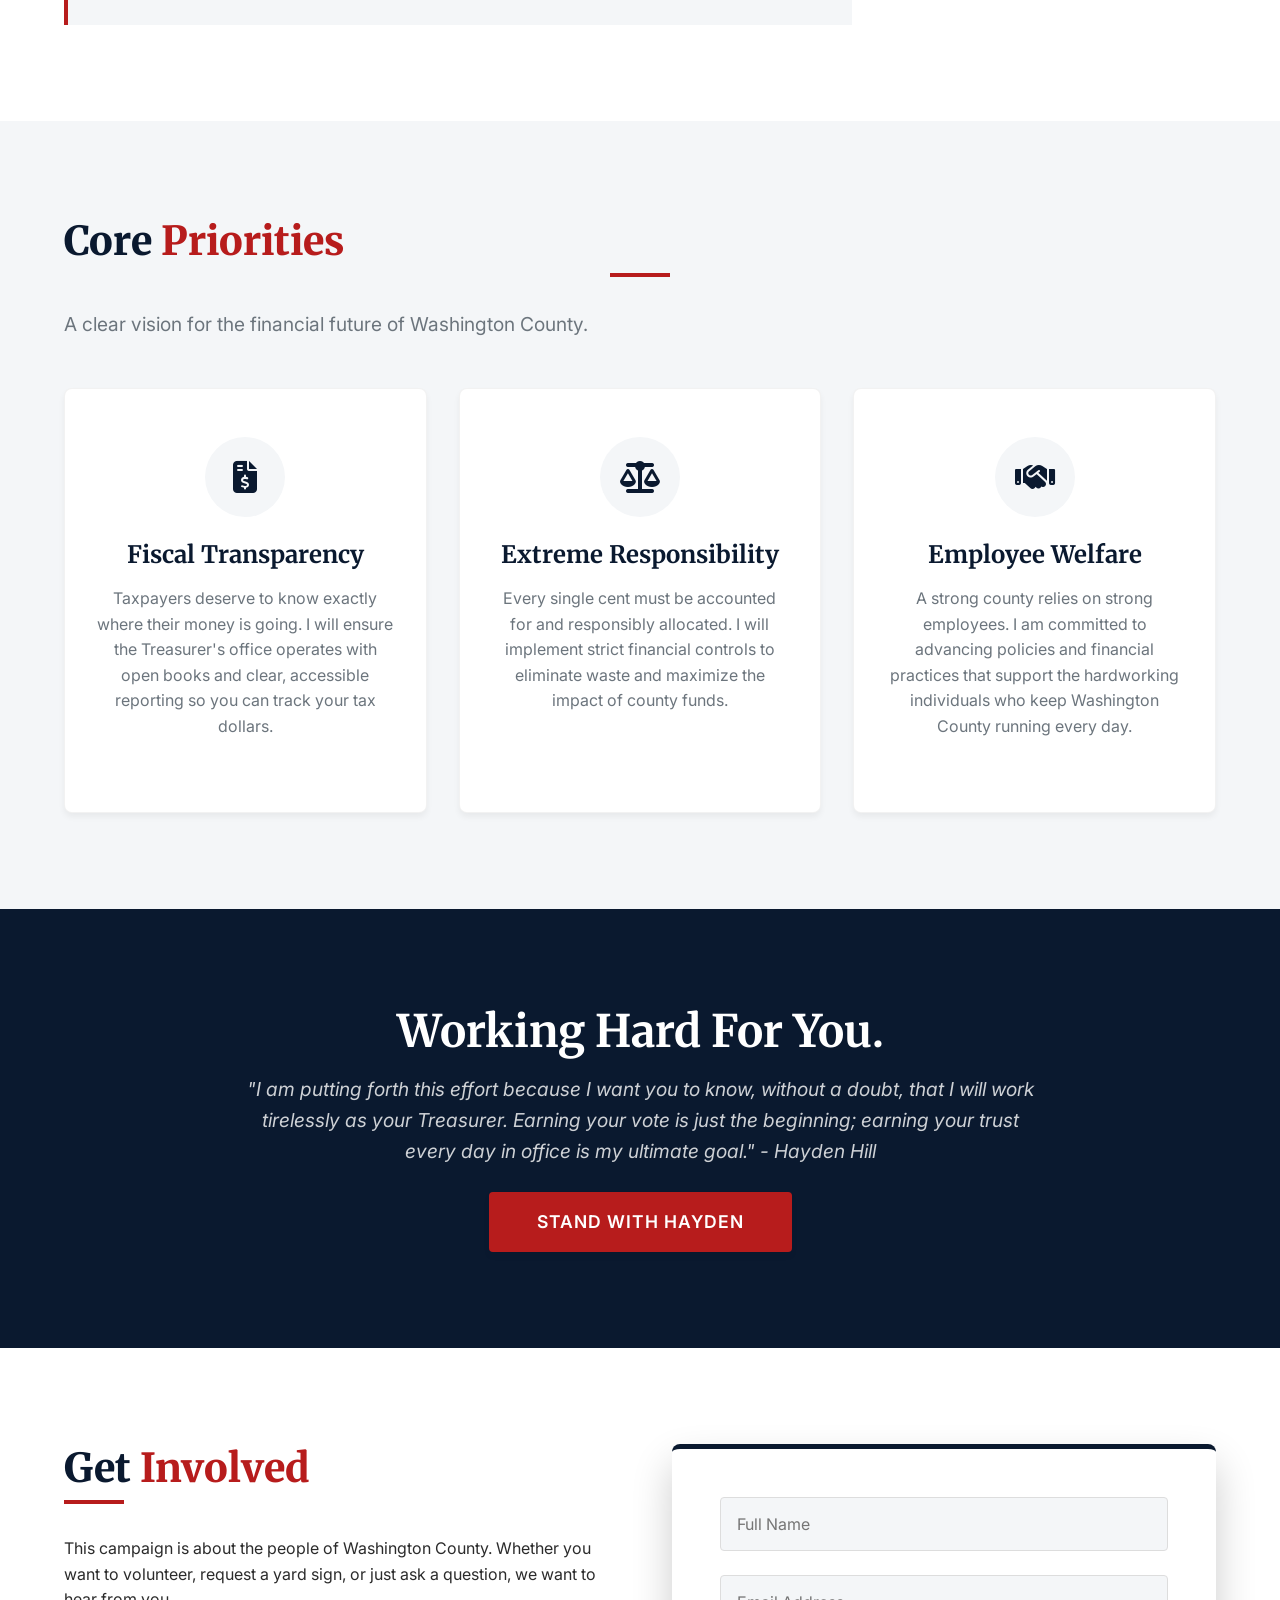
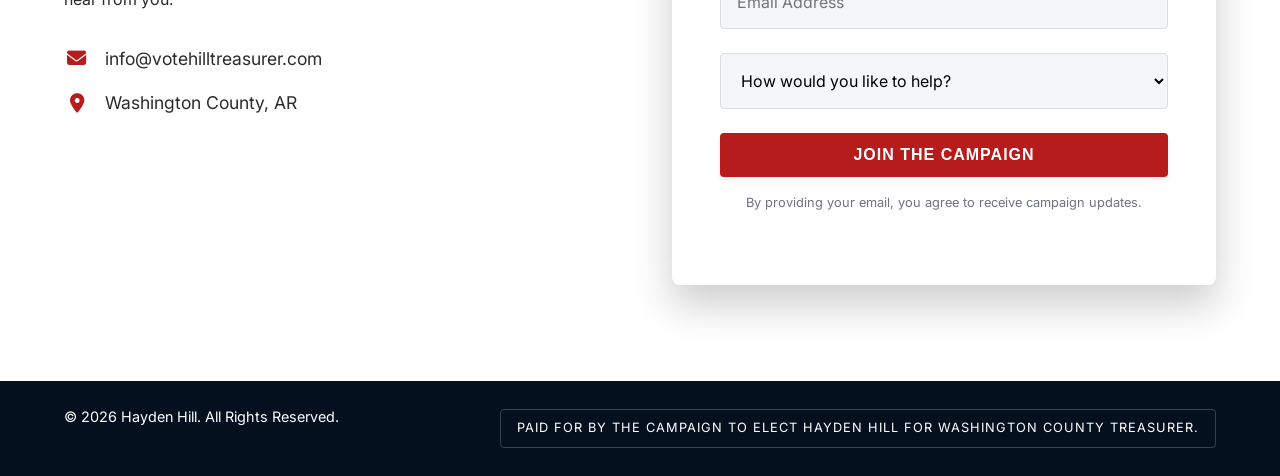
==== commit eb39b0d9: "Create empty Endorsements page and add nav link" ====
--- a/index.html
+++ b/index.html
@@ -36,6 +36,7 @@
             <ul class="nav-links">
                 <li><a href="#about" class="nav-link">Meet Hayden</a></li>
                 <li><a href="#priorities" class="nav-link">Priorities</a></li>
+                <li><a href="endorsements.html" class="nav-link">Endorsements</a></li>
                 <li><a href="#commitment" class="nav-link">Commitment</a></li>
                 <li><a href="#contact" class="btn btn-primary nav-btn">Get Involved</a></li>
             </ul>
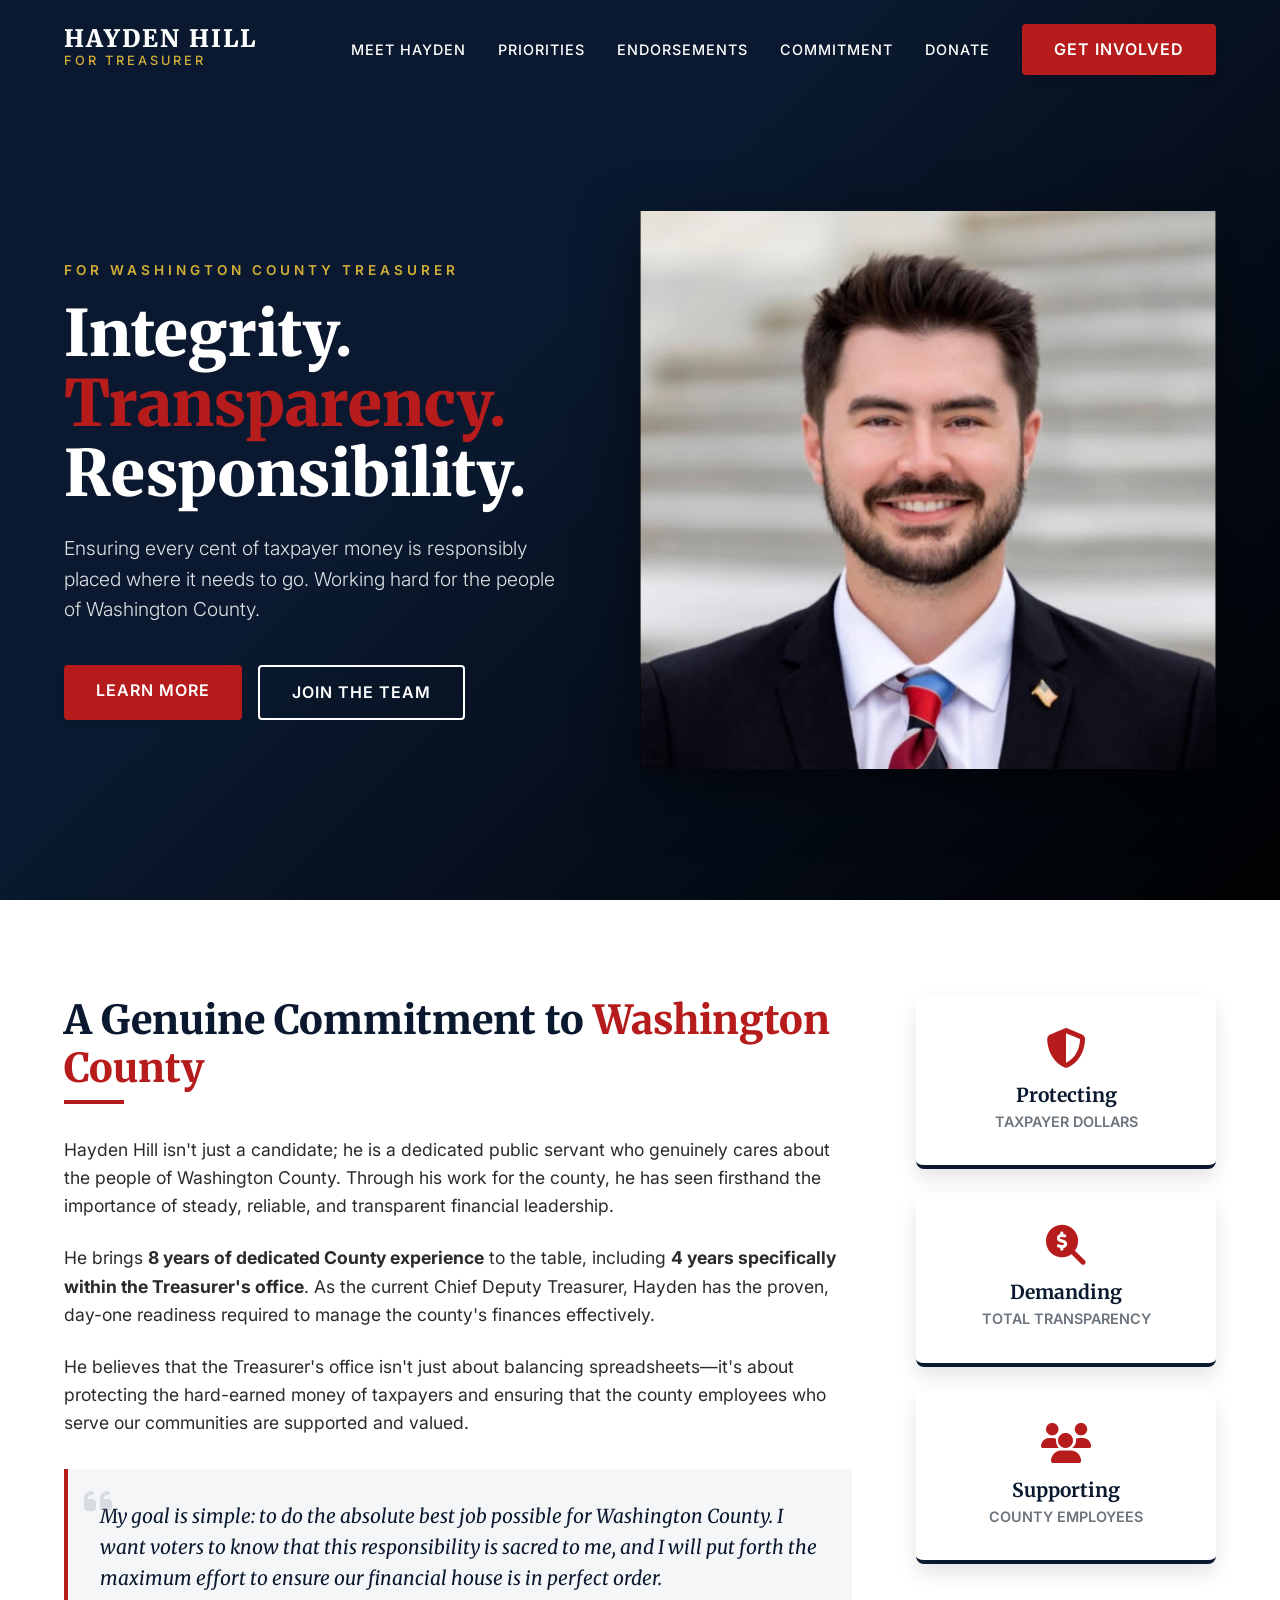
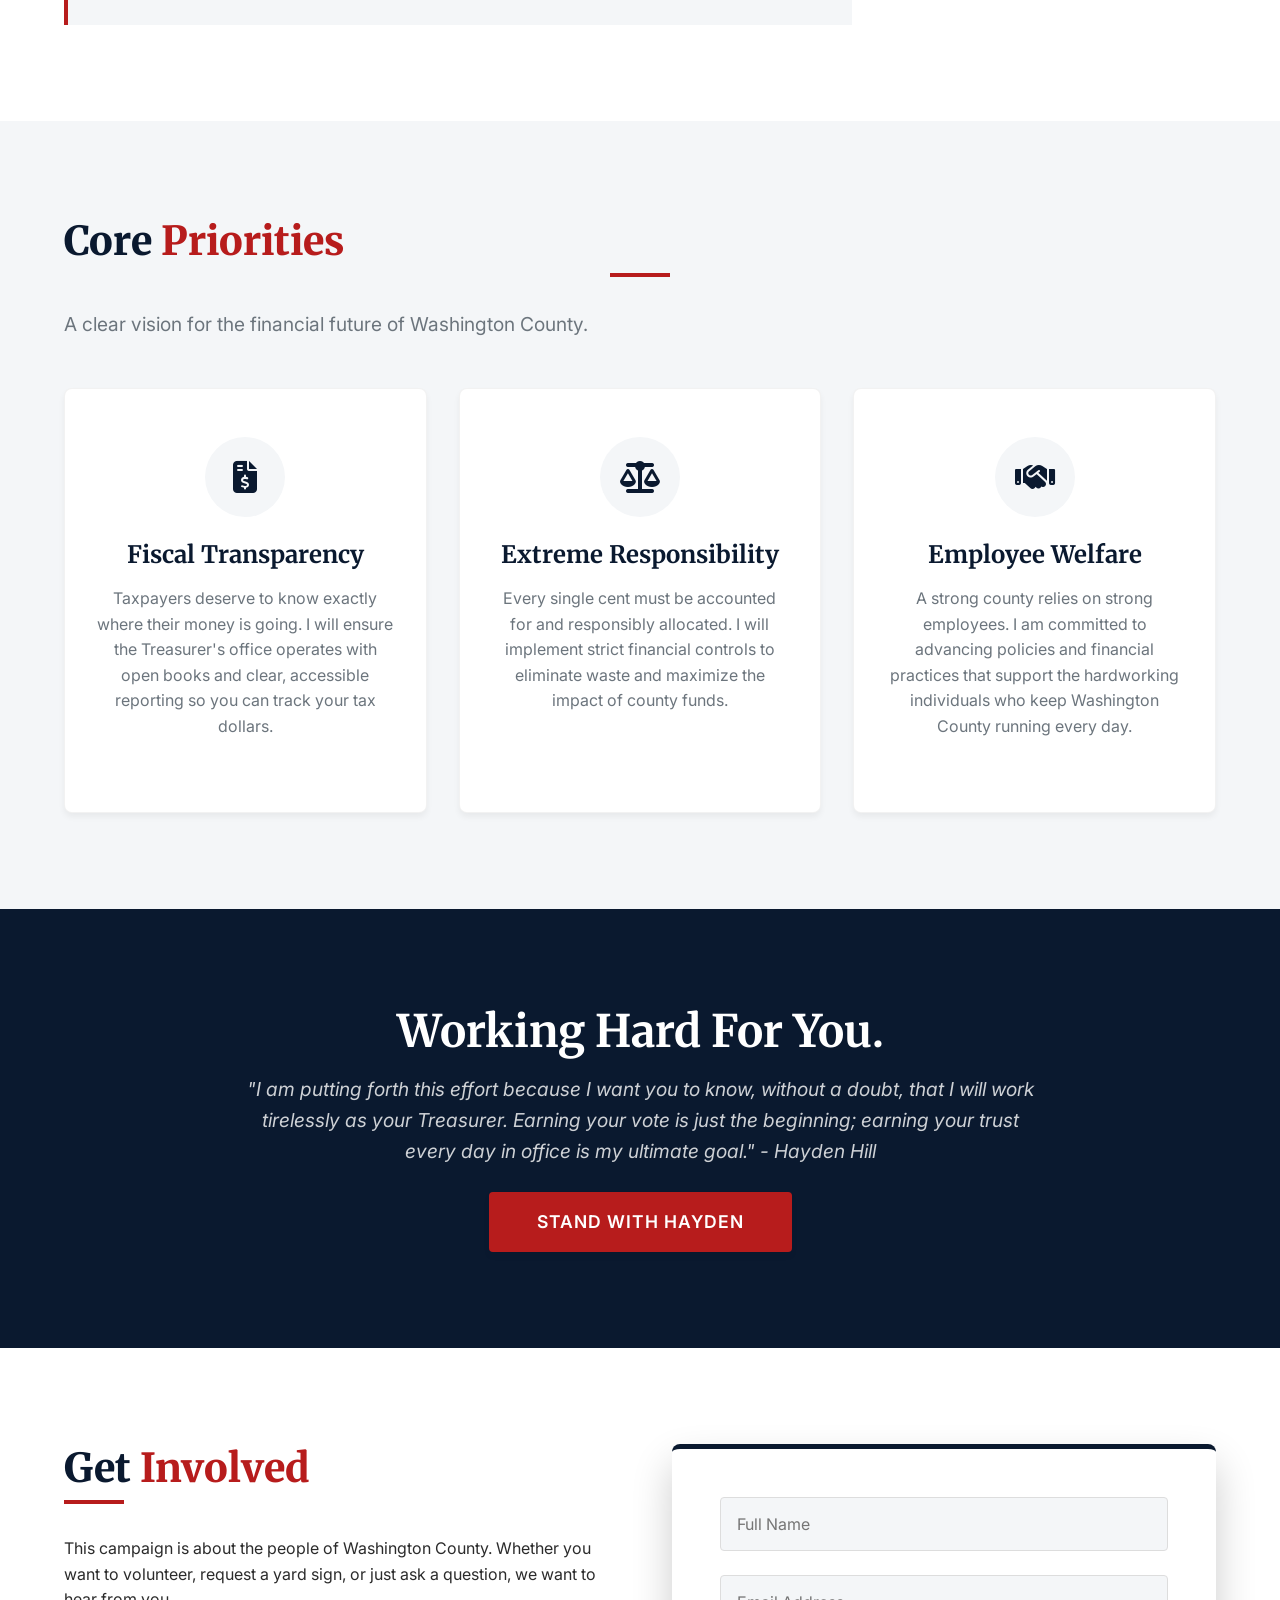
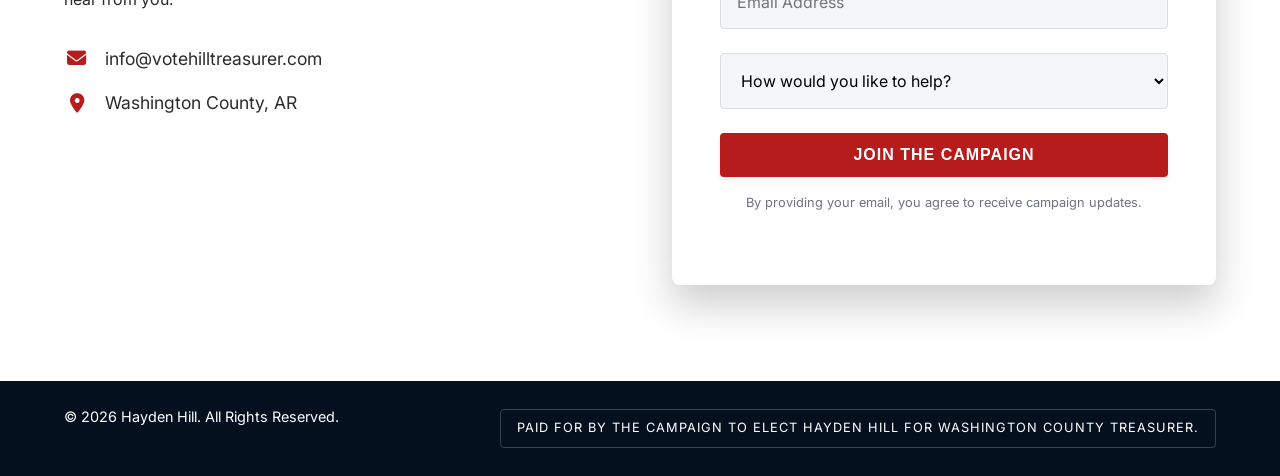
==== commit 5a180c00: "Create Donations page with WinRed and Anedot placeholders and update nav" ====
--- a/index.html
+++ b/index.html
@@ -38,6 +38,7 @@
                 <li><a href="#priorities" class="nav-link">Priorities</a></li>
                 <li><a href="endorsements.html" class="nav-link">Endorsements</a></li>
                 <li><a href="#commitment" class="nav-link">Commitment</a></li>
+                <li><a href="donations.html" class="nav-link">Donate</a></li>
                 <li><a href="#contact" class="btn btn-primary nav-btn">Get Involved</a></li>
             </ul>
         </div>
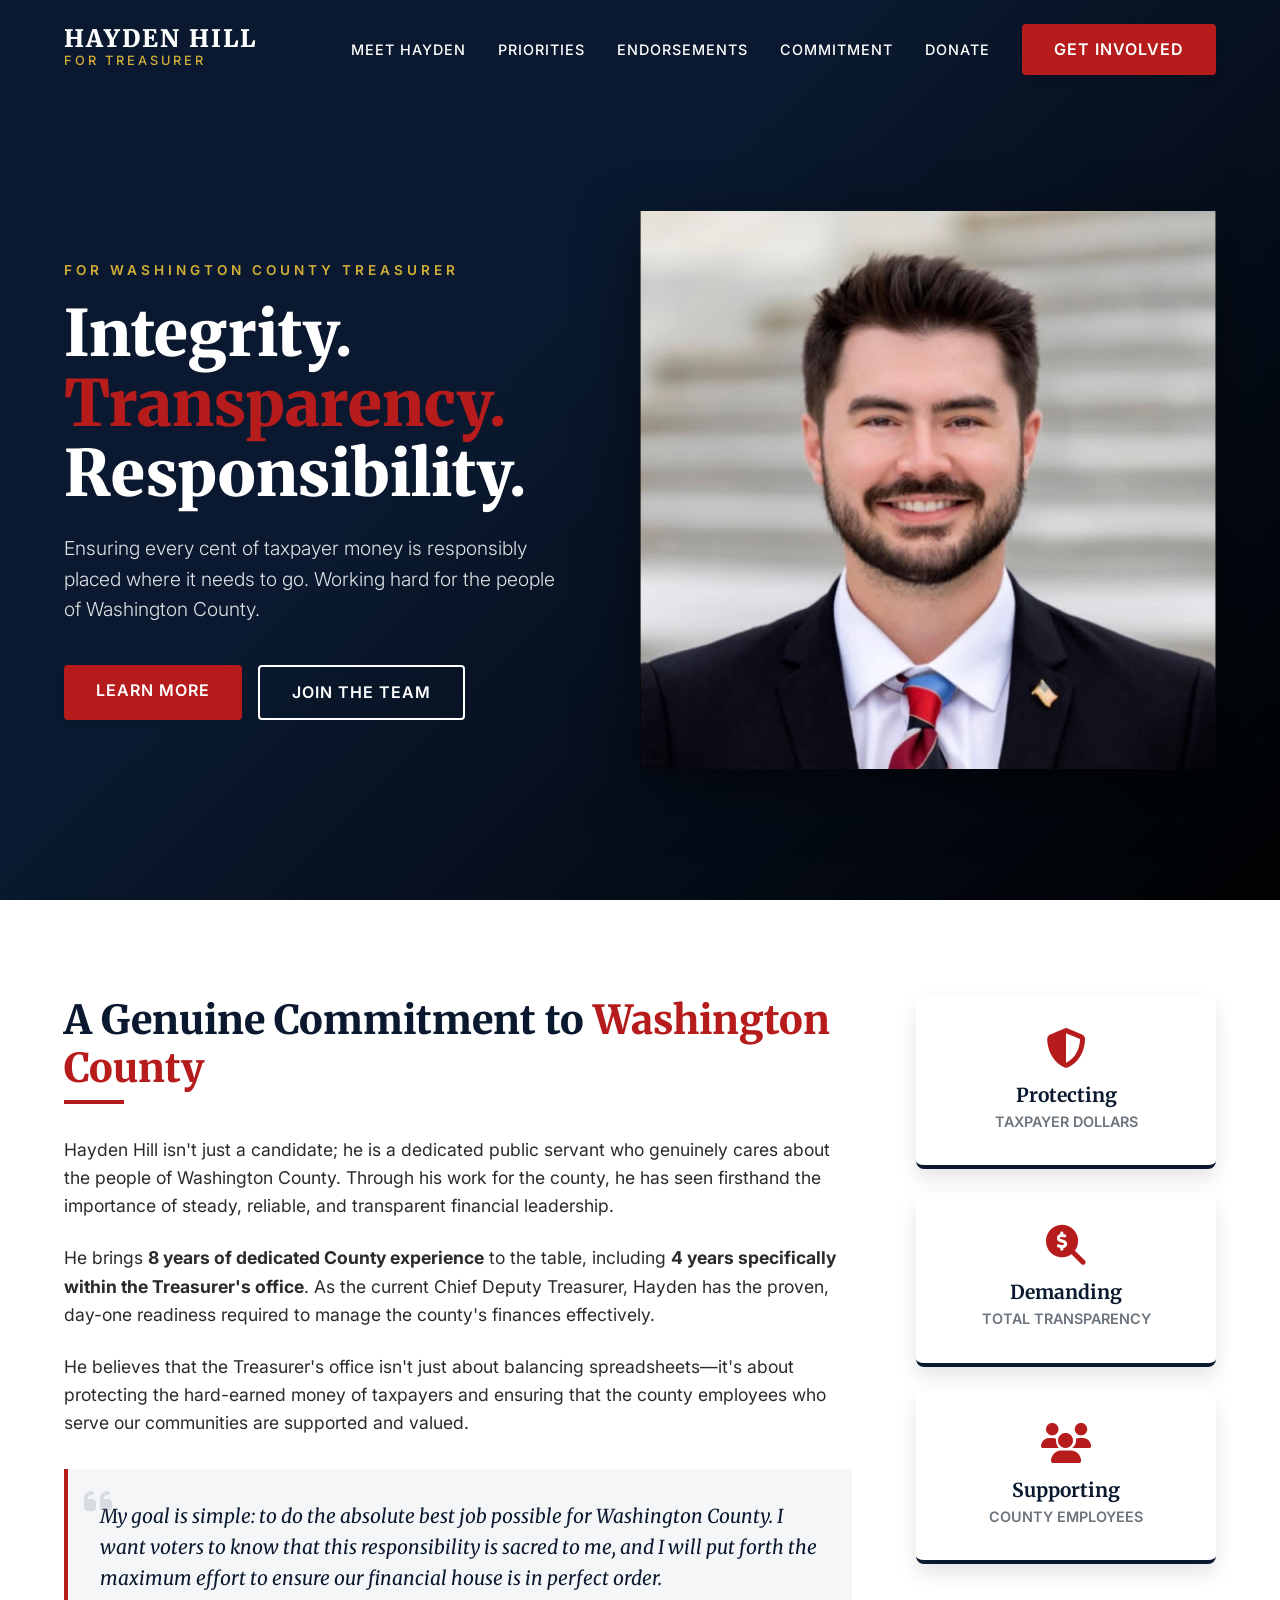
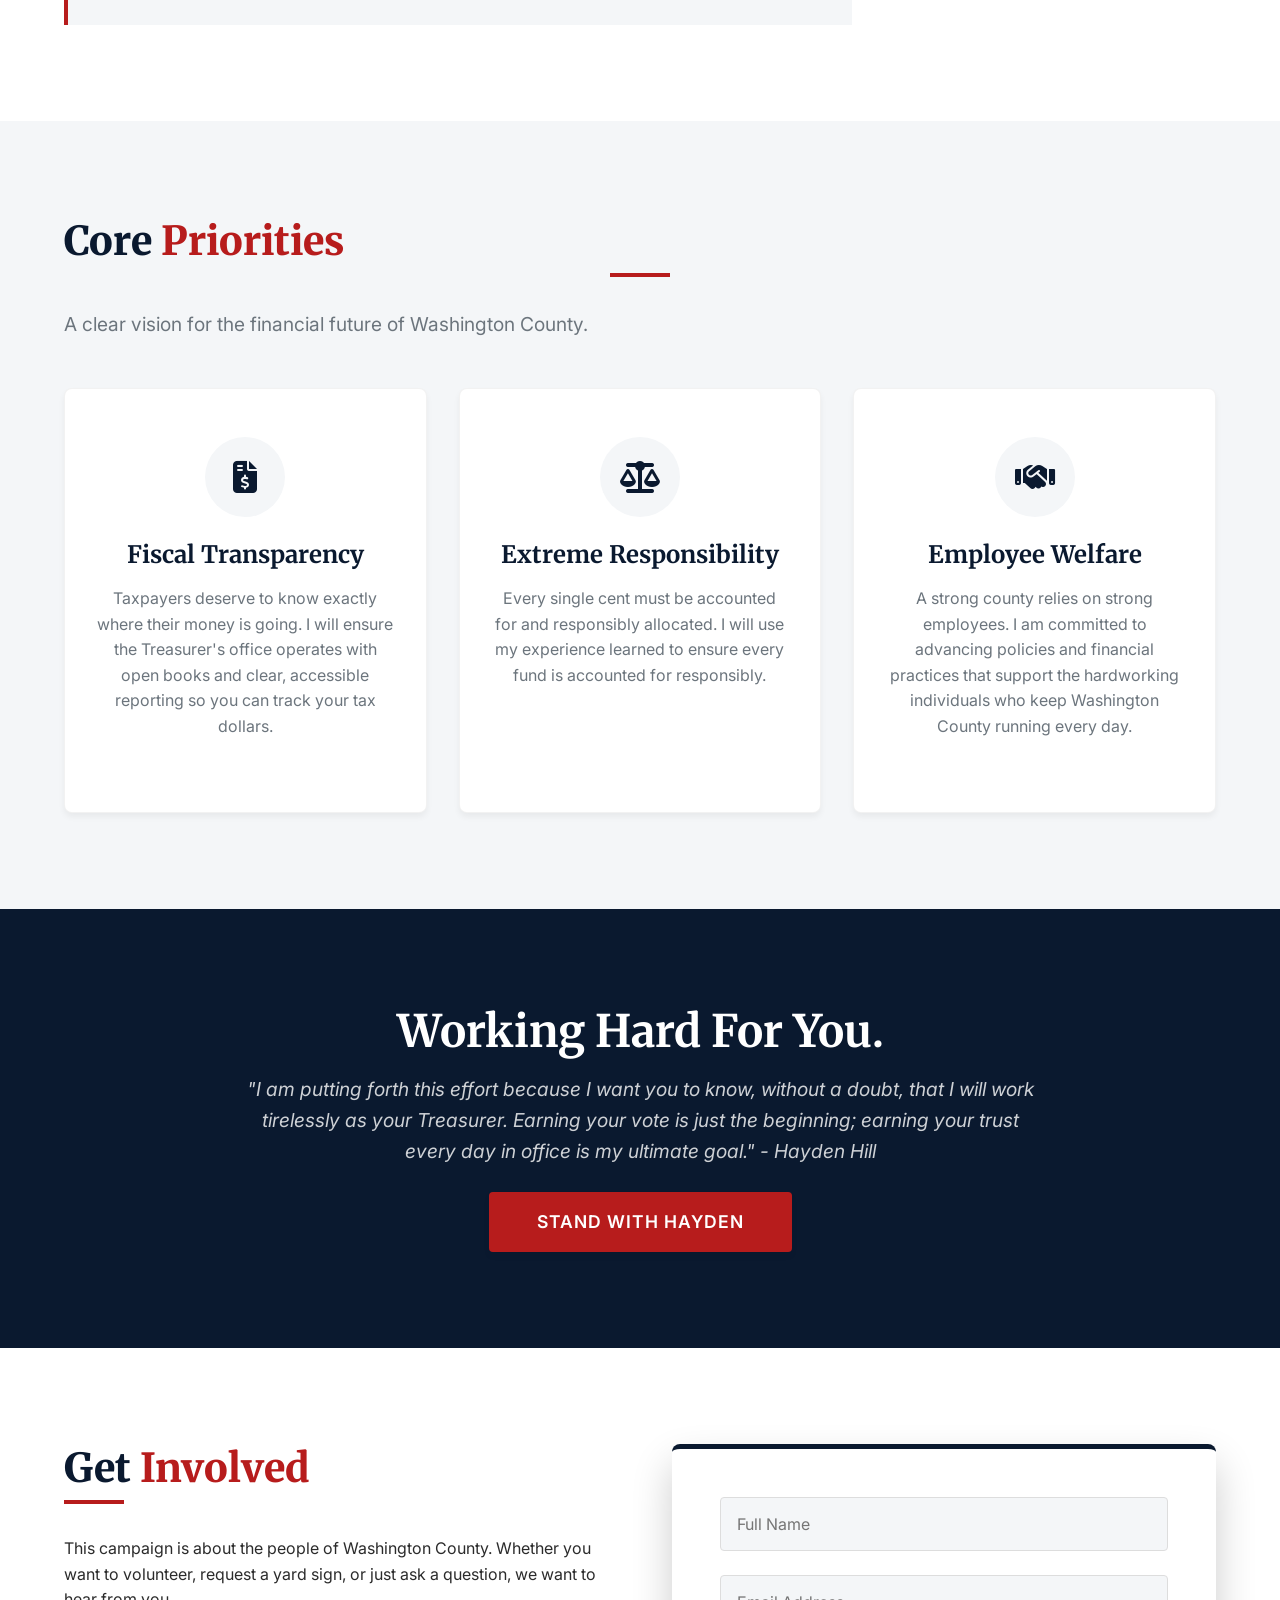
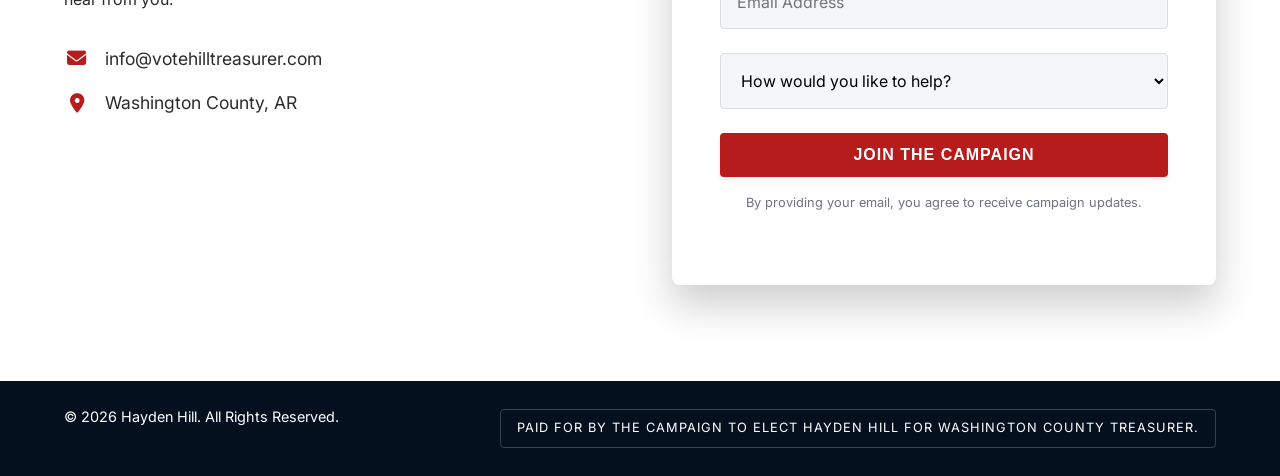
==== commit 8c36eb0c: "Update live site with latest changes from master" ====
--- a/index.html
+++ b/index.html
@@ -121,7 +121,7 @@
                         <i class="fas fa-balance-scale"></i>
                     </div>
                     <h3>Extreme Responsibility</h3>
-                    <p>Every single cent must be accounted for and responsibly allocated. I will implement strict financial controls to eliminate waste and maximize the impact of county funds.</p>
+                    <p>Every single cent must be accounted for and responsibly allocated. I will use my experience learned to ensure every fund is accounted for responsibly.</p>
                 </div>
                 
                 <div class="card" data-animate="fade-up" data-delay="0.3s">
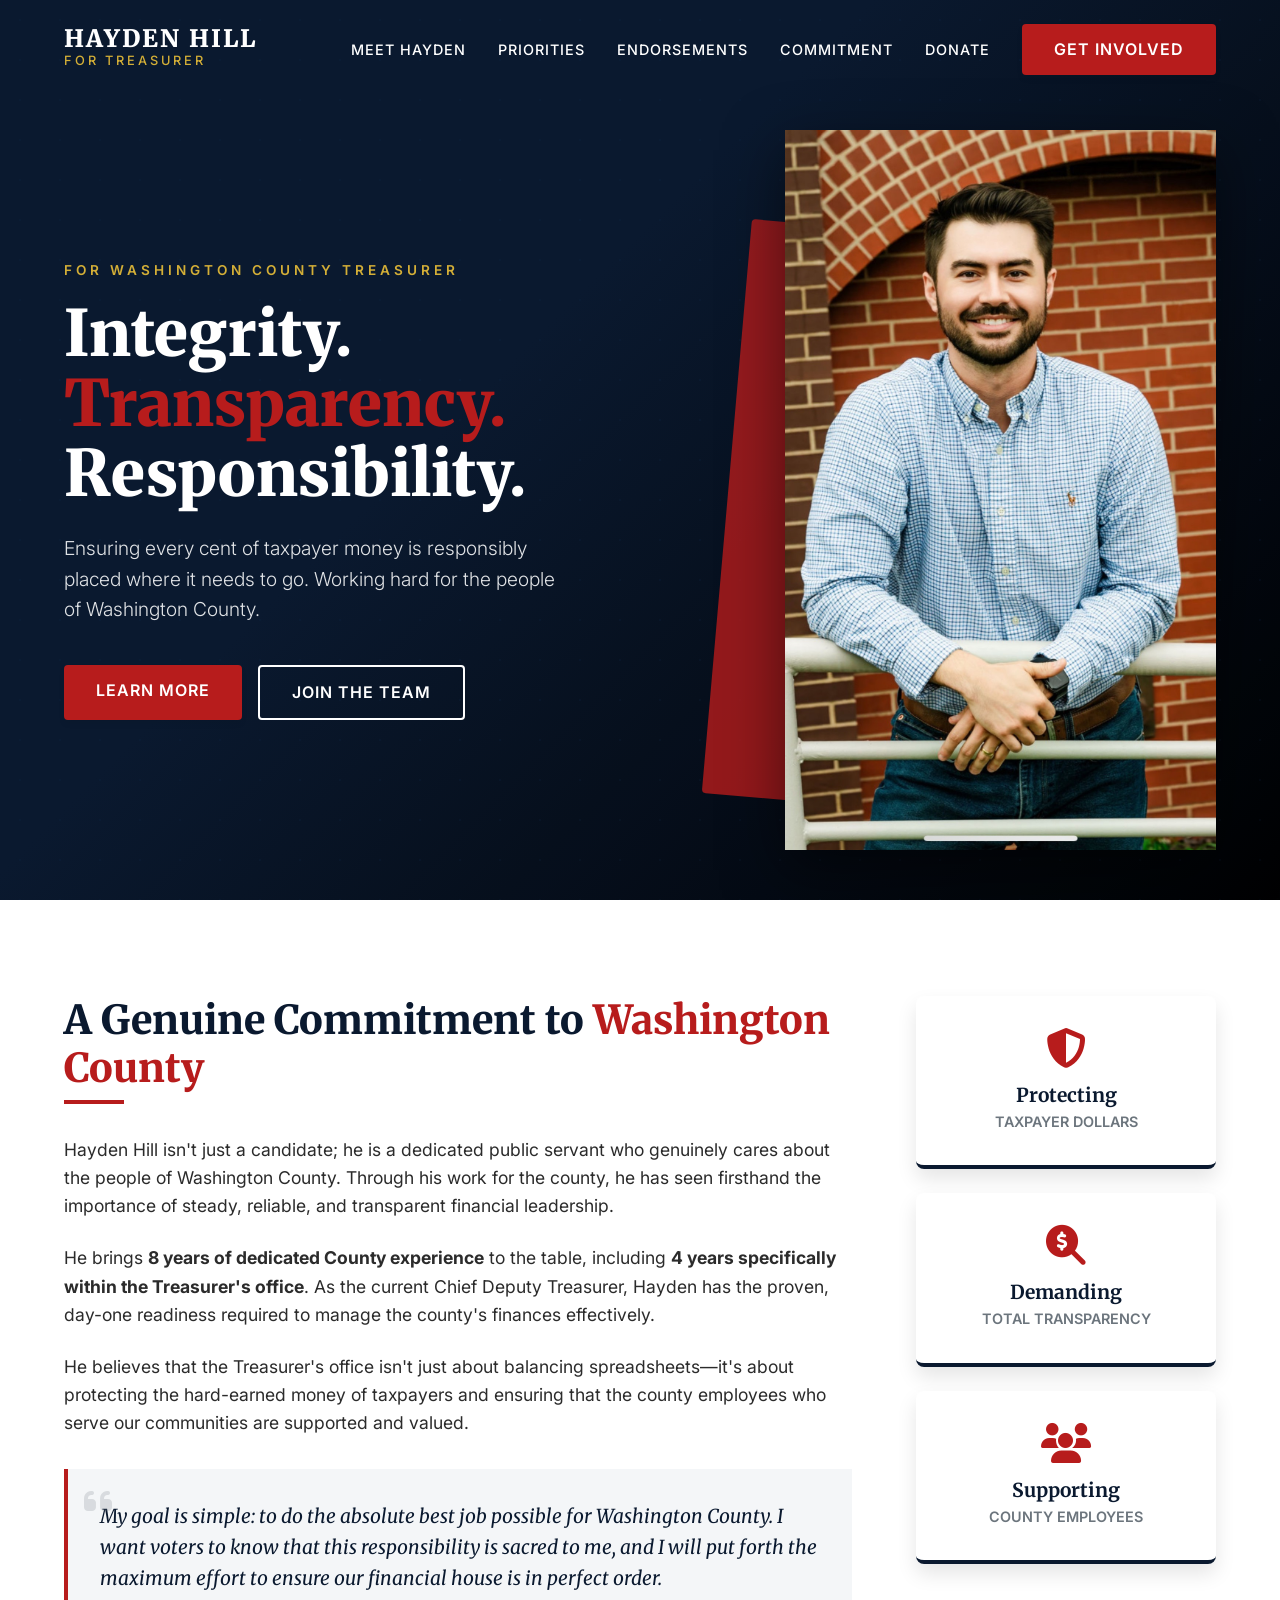
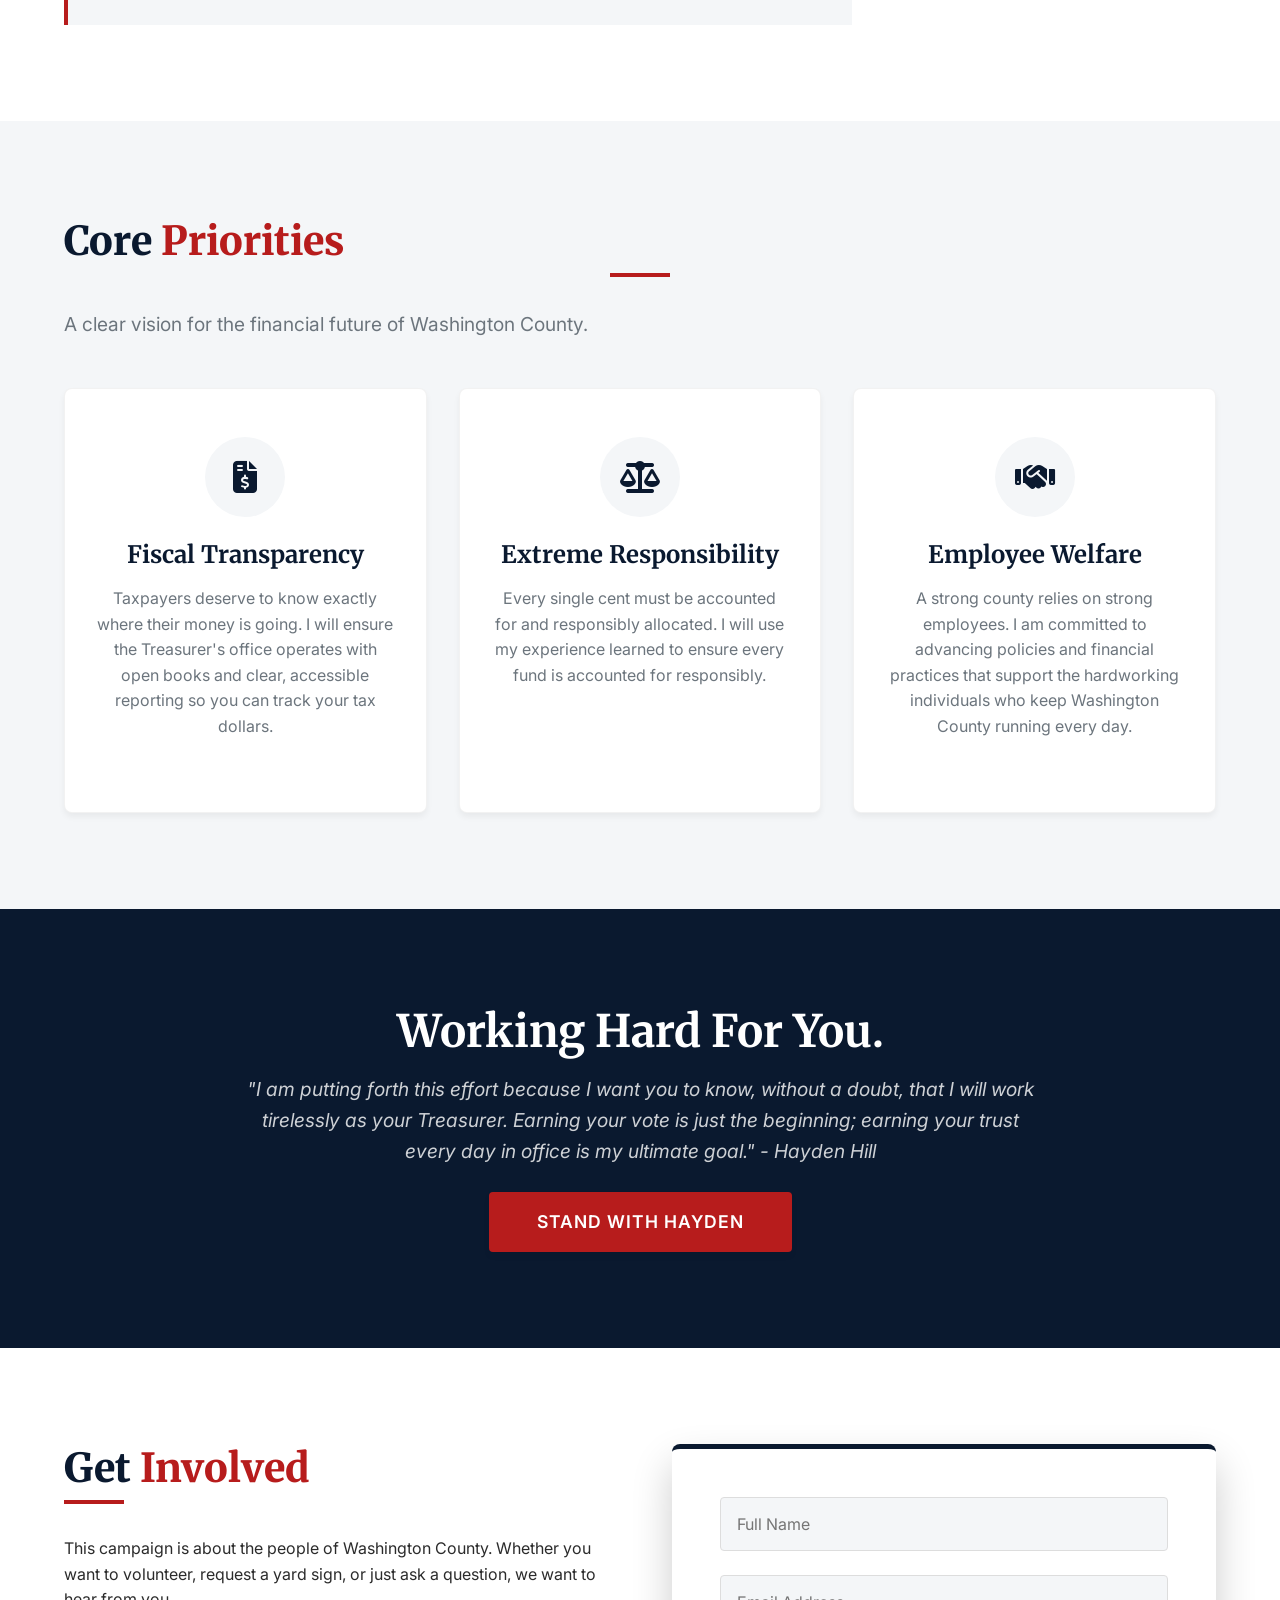
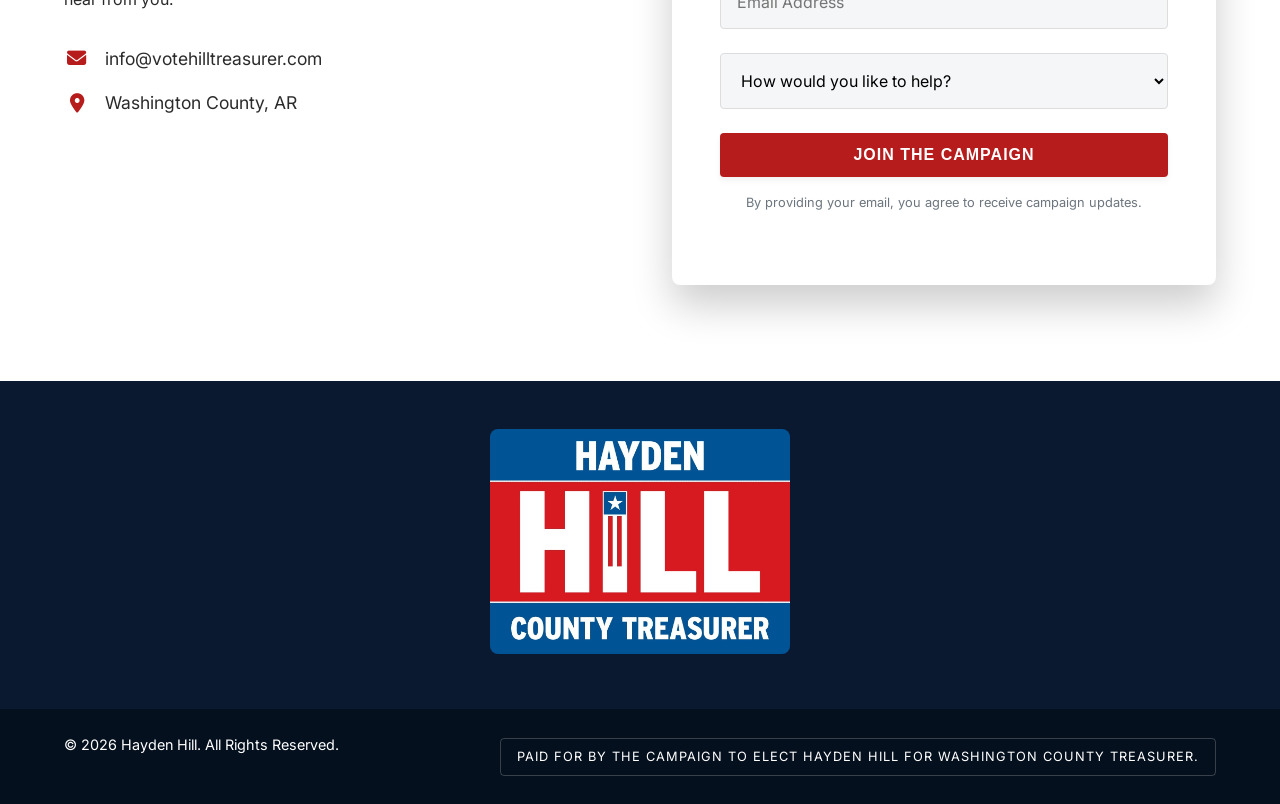
==== commit adeb4af2: "Update live site with latest changes from master" ====
--- a/index.html
+++ b/index.html
@@ -59,7 +59,7 @@
             </div>
             <div class="hero-image-container" data-animate="fade-left">
                 <div class="image-accent"></div>
-                <img src="HeroShot.JPG" alt="Hayden Hill" class="hero-image">
+                <img src="HaydenHill.jpg" alt="Hayden Hill" class="hero-image">
             </div>
         </div>
     </header>
@@ -193,6 +193,9 @@
 
     <!-- Footer -->
     <footer>
+        <div class="container" style="padding: 3rem 0; text-align: center;">
+            <img src="HaydenHillCountyTreasurer.jpg" alt="Hayden Hill County Treasurer Logo" style="max-width: 300px; width: 100%; border-radius: 8px;">
+        </div>
         <div class="footer-bottom">
             <div class="container footer-flex">
                 <p>&copy; 2026 Hayden Hill. All Rights Reserved.</p>
--- a/style.css
+++ b/style.css
@@ -705,6 +705,41 @@
 [data-animate].is-visible {
     opacity: 1;
     transform: translate(0);
+}
+
+/* ---- ENDORSEMENTS ---- */
+.endorsements-grid {
+    display: grid;
+    grid-template-columns: repeat(auto-fill, minmax(250px, 1fr));
+    gap: 1.5rem;
+    margin-top: 2rem;
+}
+
+.endorsement-item {
+    background-color: var(--bg-light);
+    padding: 1.5rem;
+    border-radius: 8px;
+    border-left: 4px solid var(--primary-red);
+    box-shadow: var(--shadow-sm);
+    transition: var(--transition);
+}
+
+.endorsement-item:hover {
+    transform: translateY(-3px);
+    box-shadow: var(--shadow-md);
+    background-color: var(--bg-white);
+}
+
+.endorsement-name {
+    font-weight: 700;
+    color: var(--primary-blue);
+    font-size: 1.1rem;
+    margin-bottom: 0.2rem;
+}
+
+.endorsement-title {
+    font-size: 0.9rem;
+    color: var(--text-muted);
 }
 
 /* ---- RESPONSIVE DESIGN ---- */
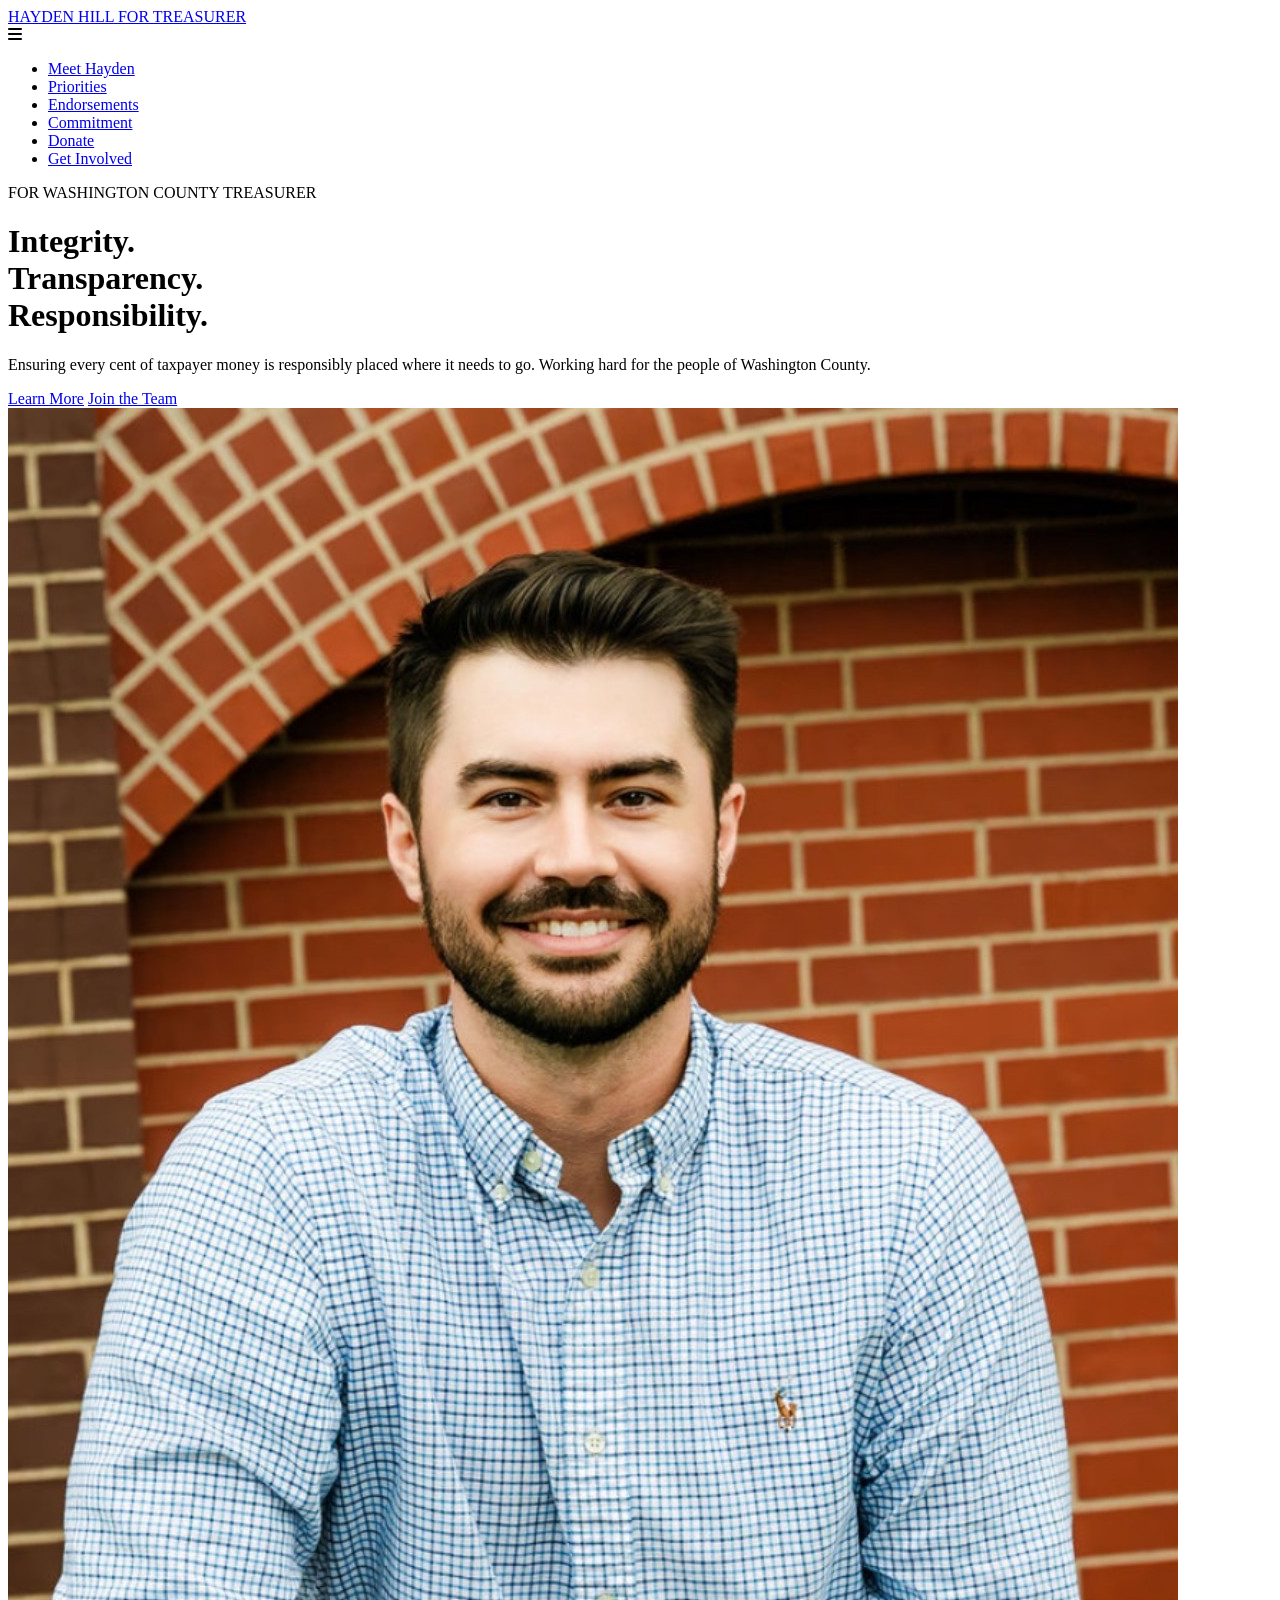
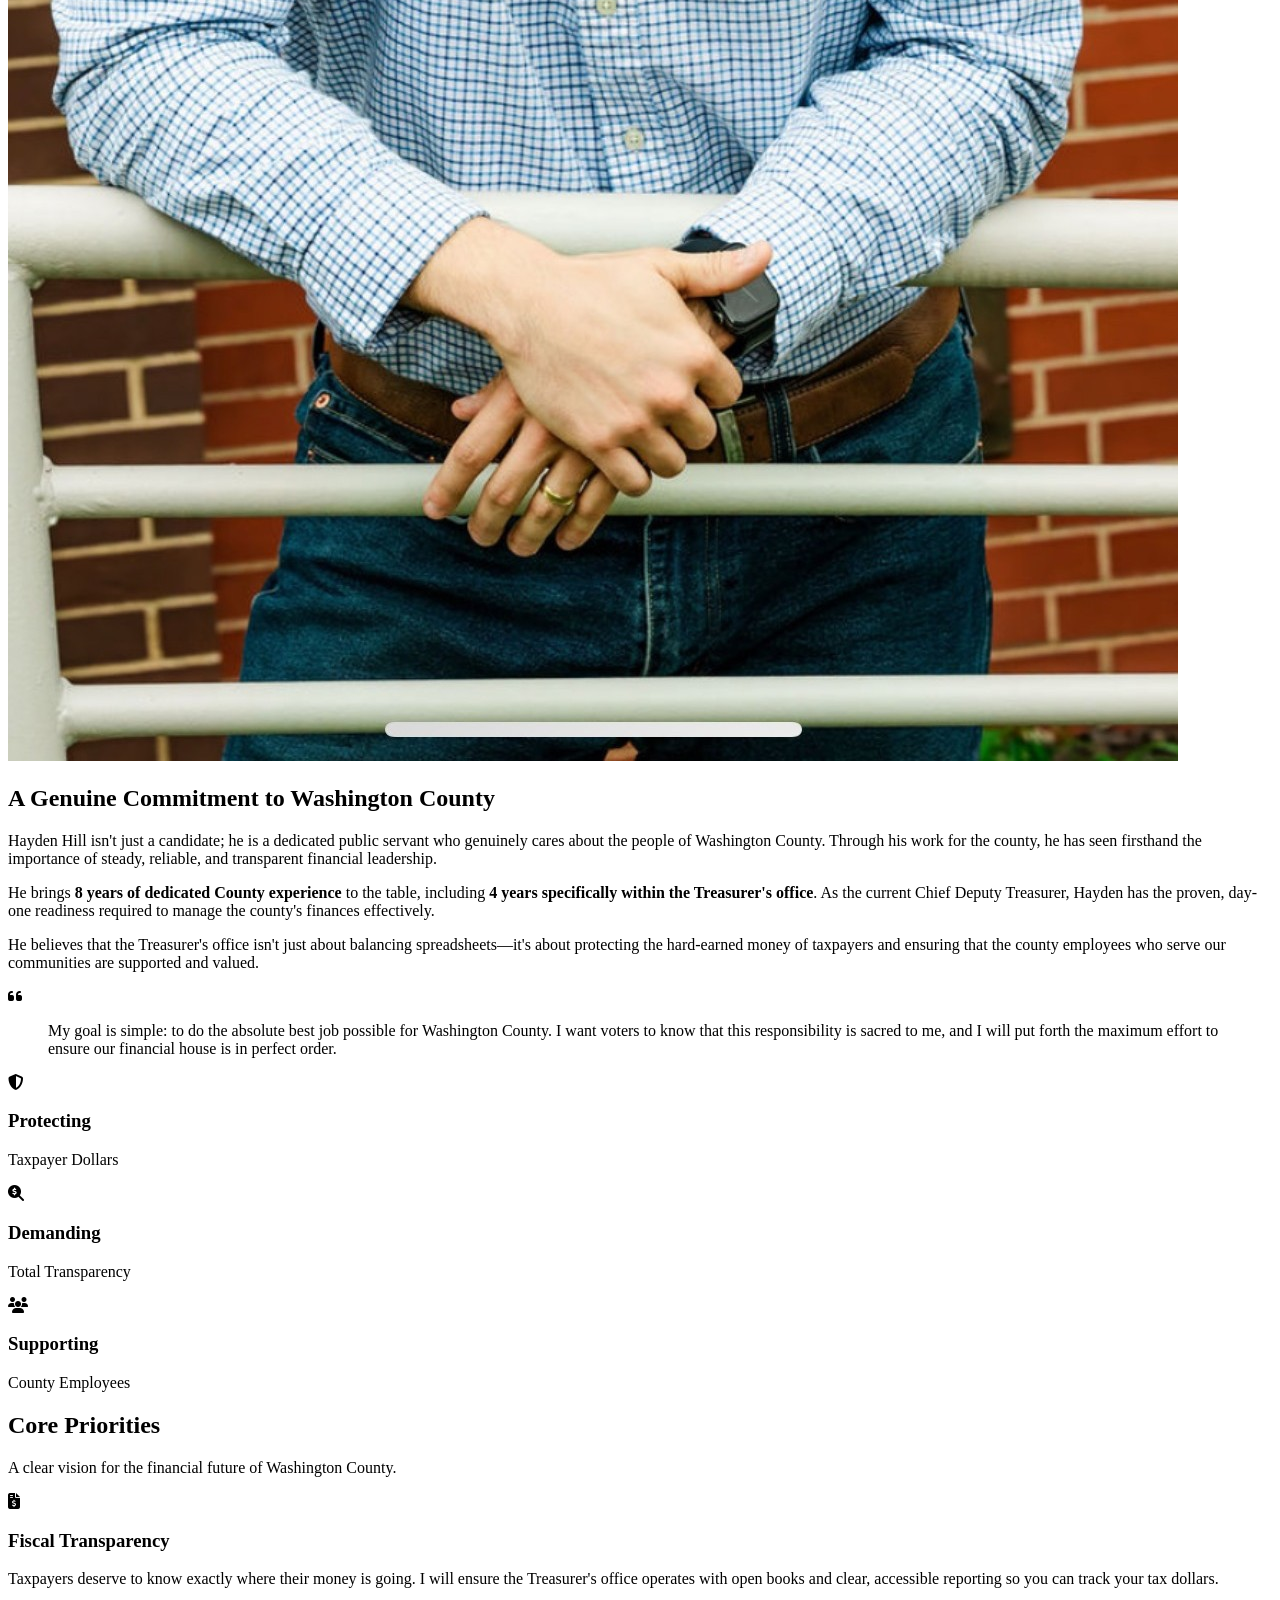
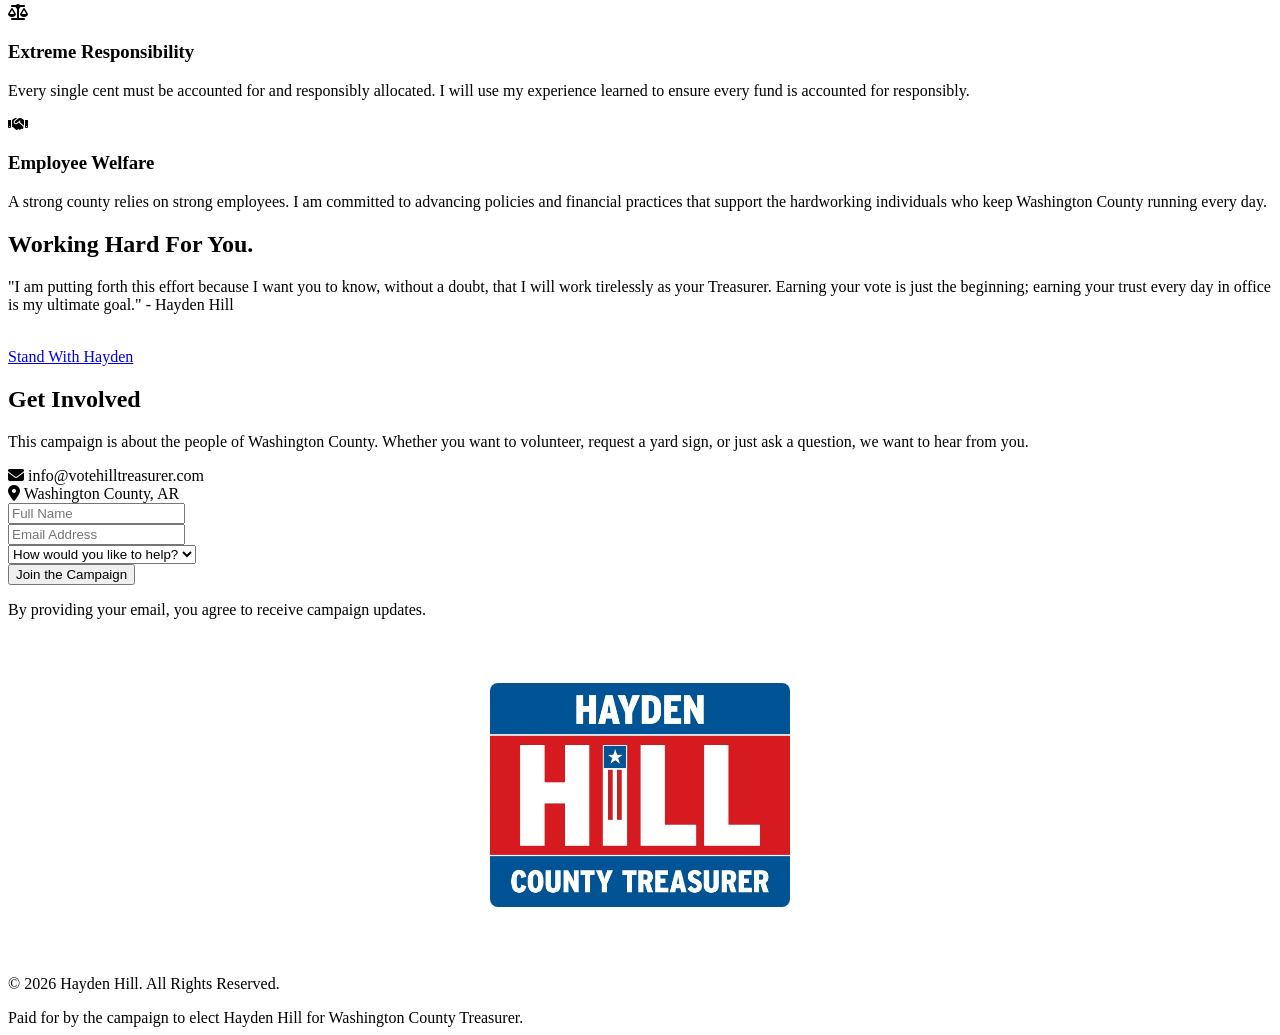
==== commit 1e076656: "Add Google Analytics to website" ====
--- a/index.html
+++ b/index.html
@@ -14,7 +14,15 @@
     <!-- Font Awesome for Icons -->
     <link rel="stylesheet" href="https://cdnjs.cloudflare.com/ajax/libs/font-awesome/6.4.0/css/all.min.css">
     
-    <link rel="stylesheet" href="style.css">
+    <!-- Google tag (gtag.js) -->
+    <script async src="https://www.googletagmanager.com/gtag/js?id=G-6D9ZH63RLL"></script>
+    <script>
+      window.dataLayer = window.dataLayer || [];
+      function gtag(){dataLayer.push(arguments);}
+      gtag('js', new Date());
+
+      gtag('config', 'G-6D9ZH63RLL');
+    </script>
 </head>
 <body>
 
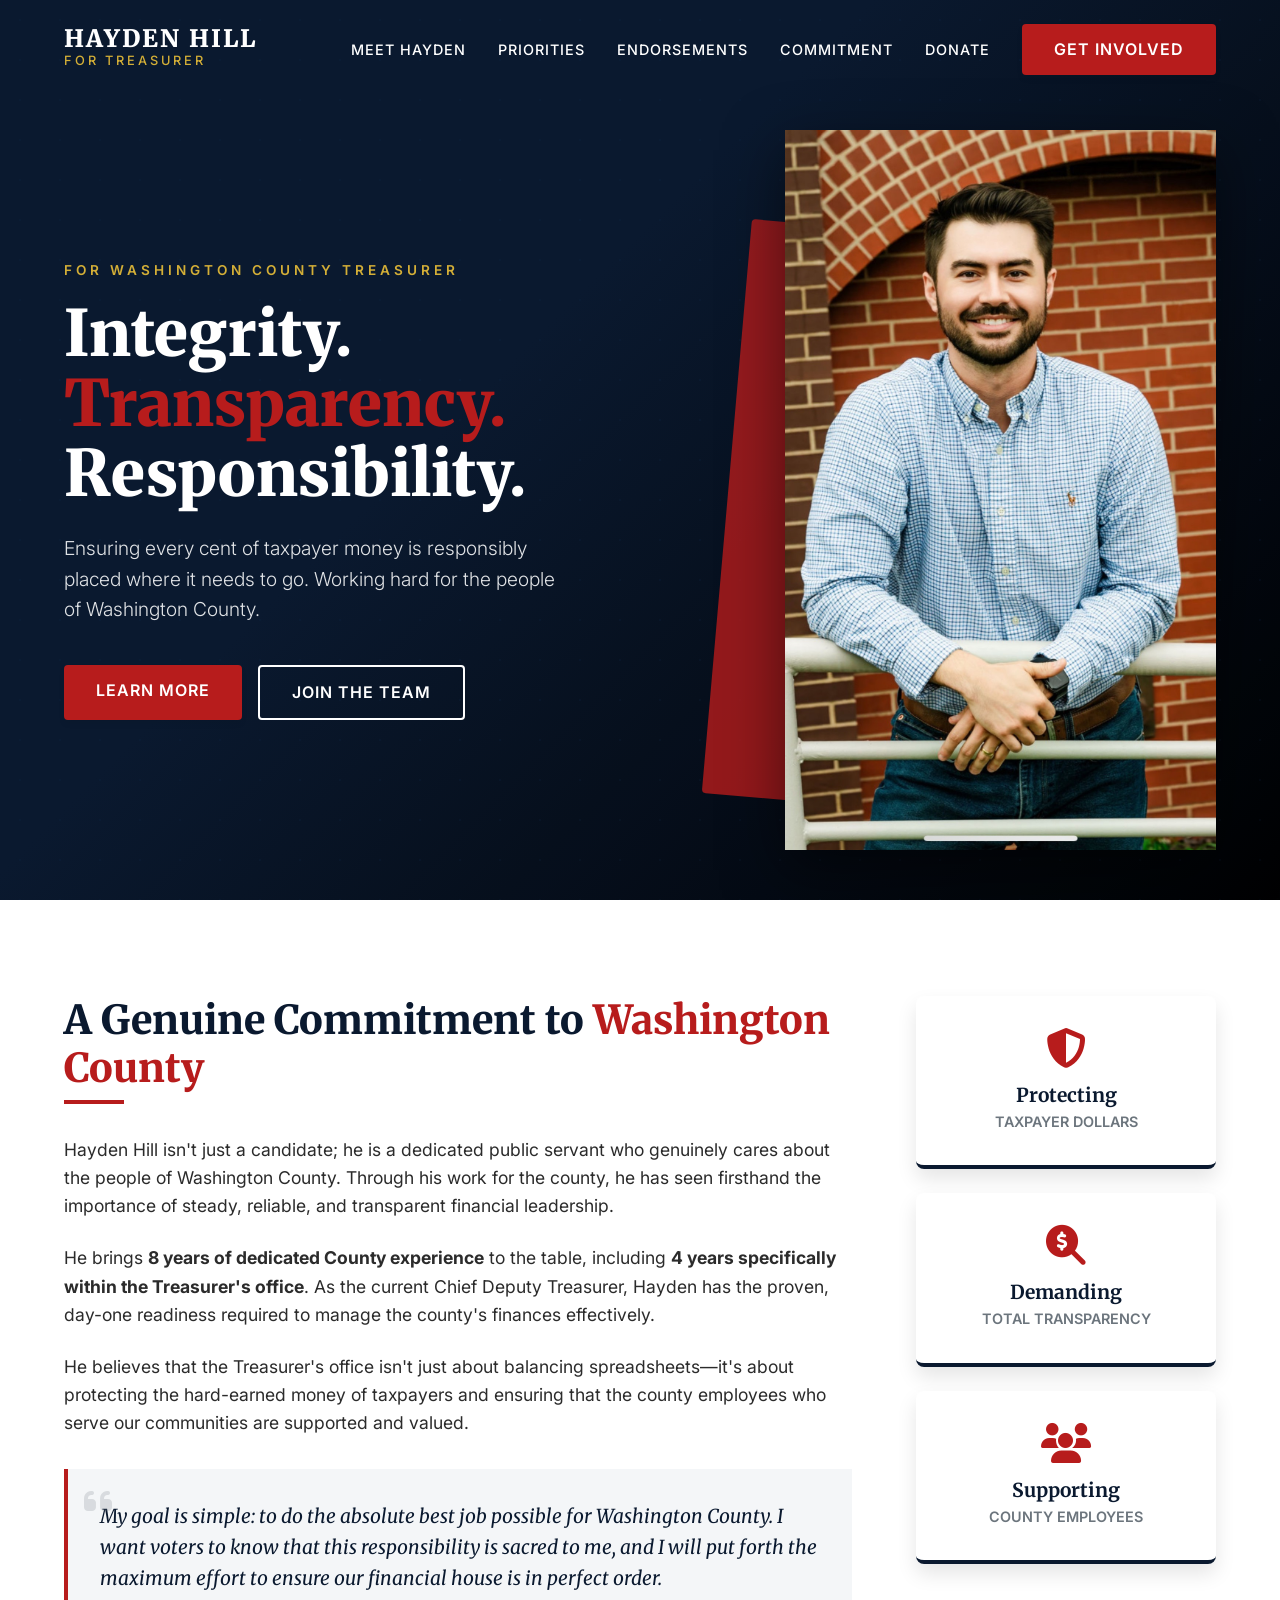
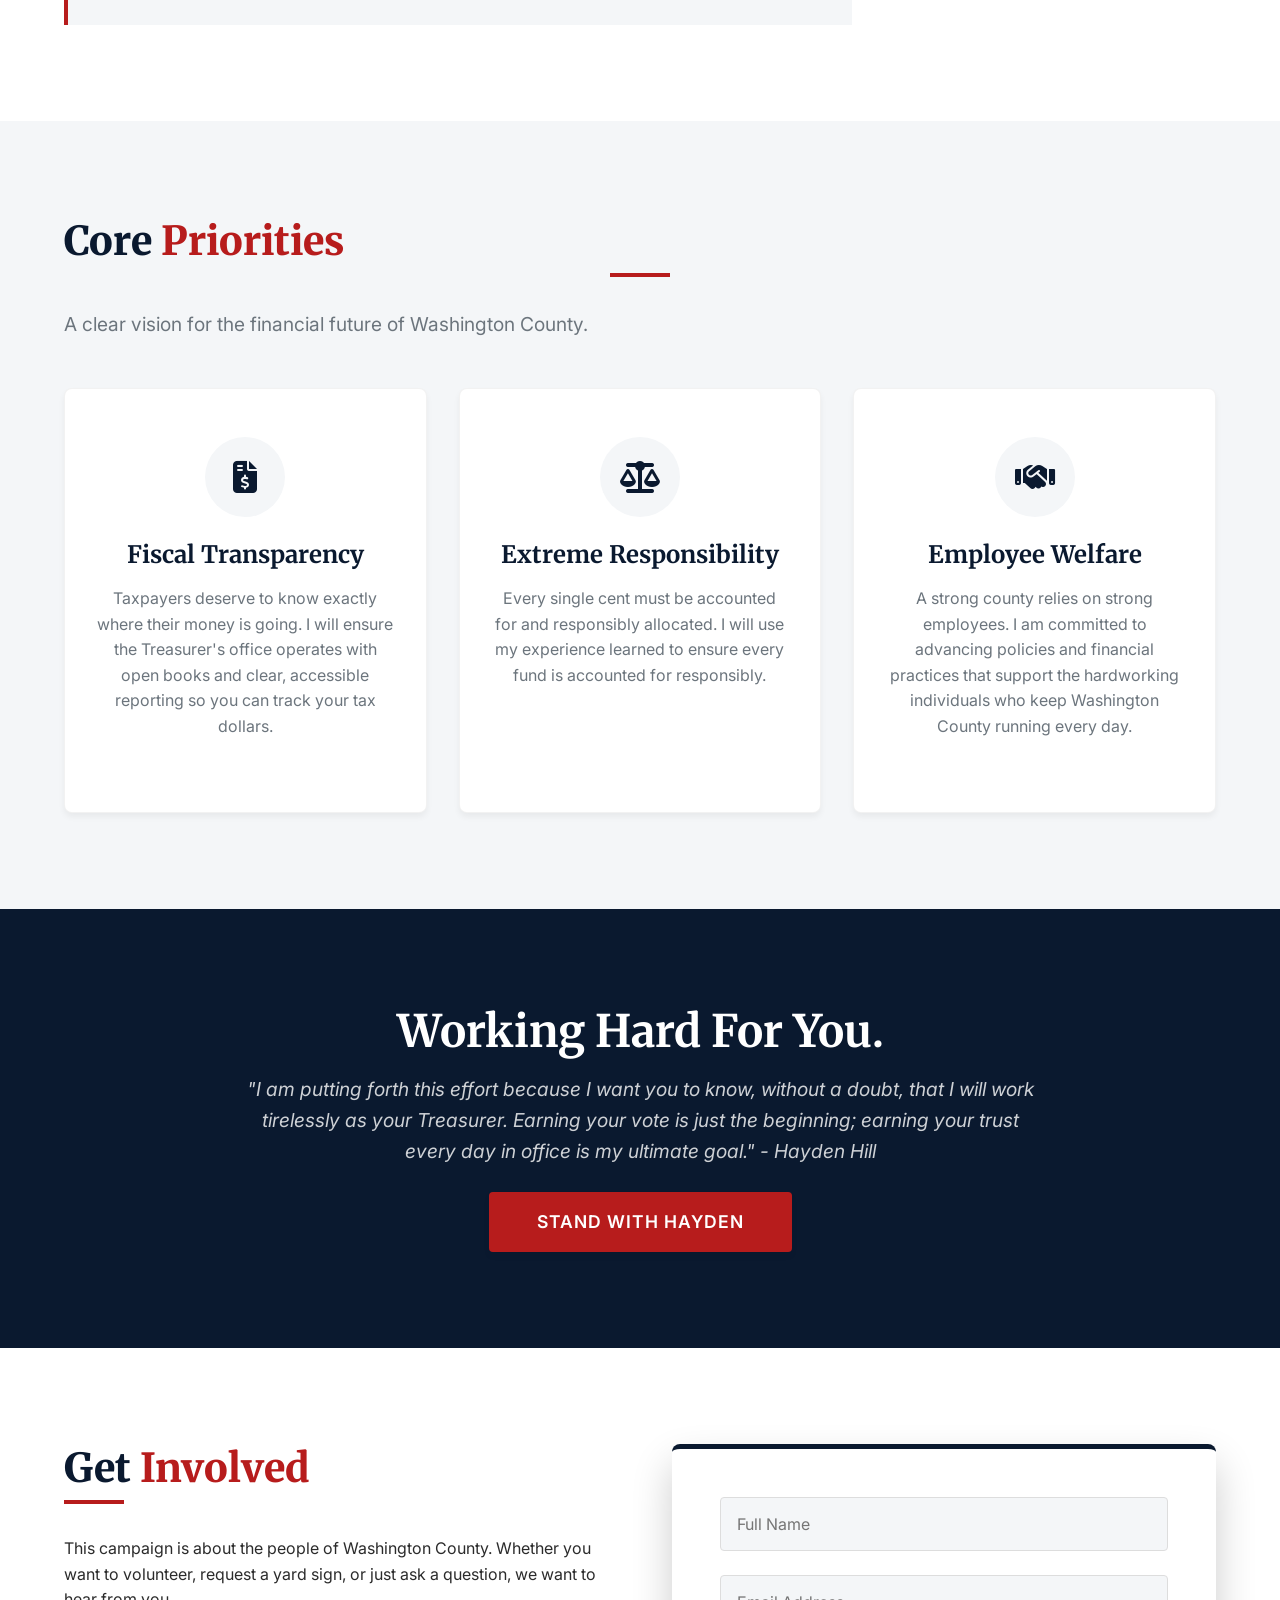
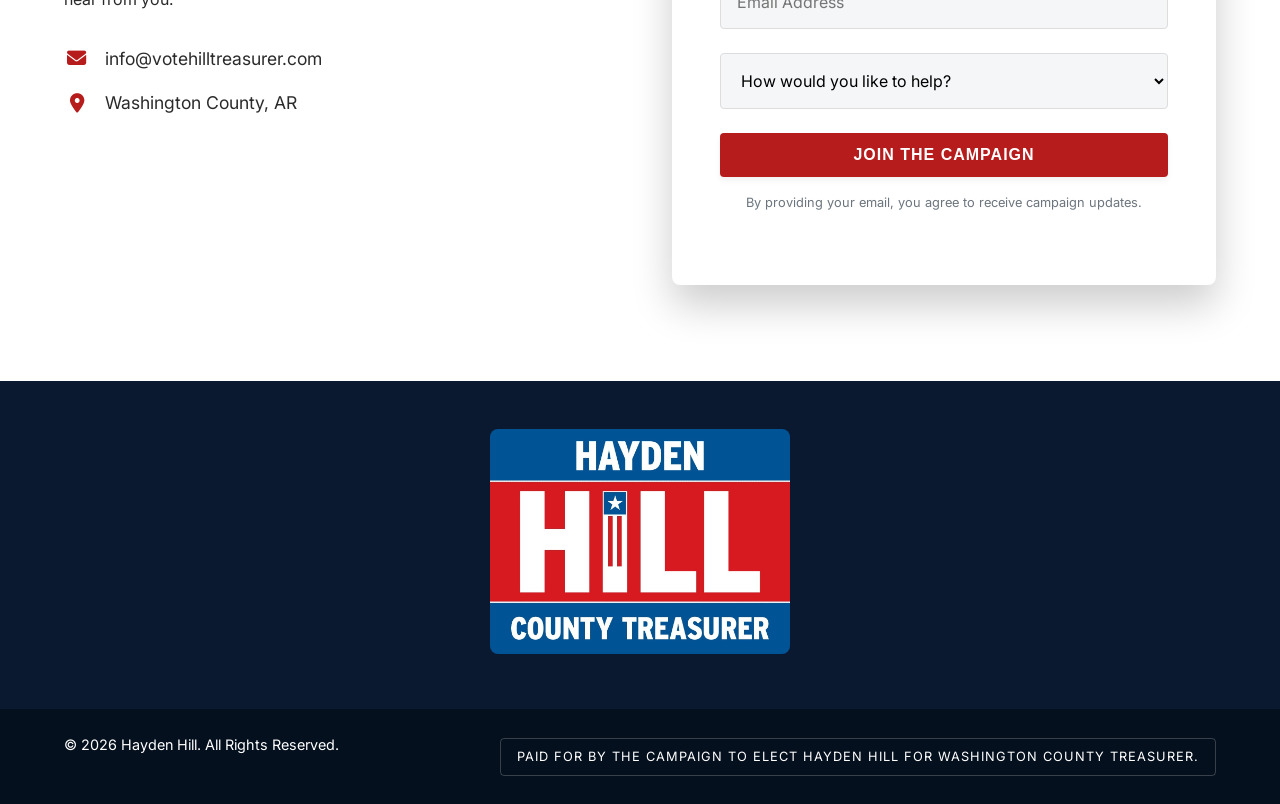
==== commit bb17a327: "Fix missing stylesheet in index.html" ====
--- a/index.html
+++ b/index.html
@@ -14,6 +14,7 @@
     <!-- Font Awesome for Icons -->
     <link rel="stylesheet" href="https://cdnjs.cloudflare.com/ajax/libs/font-awesome/6.4.0/css/all.min.css">
     
+    <link rel="stylesheet" href="style.css">
     <!-- Google tag (gtag.js) -->
     <script async src="https://www.googletagmanager.com/gtag/js?id=G-6D9ZH63RLL"></script>
     <script>
--- a/style.css
+++ b/style.css
@@ -0,0 +1,831 @@
+/* ---- CSS VARIABLES ---- */
+:root {
+    --primary-blue: #0A192F;
+    --primary-blue-light: #153C6E;
+    --primary-red: #B71C1C;
+    --primary-red-light: #D32F2F;
+    --accent-gold: #D4AF37;
+    
+    --text-dark: #2B2B2B;
+    --text-light: #F8F9FA;
+    --text-muted: #6C757D;
+    
+    --bg-white: #FFFFFF;
+    --bg-light: #F4F6F8;
+    --bg-dark: #0A192F;
+    
+    --font-heading: 'Merriweather', serif;
+    --font-body: 'Inter', sans-serif;
+    
+    --transition: all 0.3s cubic-bezier(0.25, 0.8, 0.25, 1);
+    --shadow-sm: 0 4px 6px rgba(0, 0, 0, 0.05);
+    --shadow-md: 0 10px 20px rgba(0, 0, 0, 0.1);
+    --shadow-lg: 0 20px 40px rgba(0, 0, 0, 0.2);
+}
+
+/* ---- RESET & GLOBAL ---- */
+* {
+    margin: 0;
+    padding: 0;
+    box-sizing: border-box;
+}
+
+html {
+    scroll-behavior: smooth;
+    font-size: 16px;
+}
+
+body {
+    font-family: var(--font-body);
+    font-weight: 400;
+    color: var(--text-dark);
+    line-height: 1.6;
+    background-color: var(--bg-white);
+    overflow-x: hidden;
+}
+
+h1, h2, h3, h4, h5, h6 {
+    font-family: var(--font-heading);
+    color: var(--primary-blue);
+    line-height: 1.2;
+    margin-bottom: 1rem;
+}
+
+p {
+    margin-bottom: 1.5rem;
+}
+
+a {
+    text-decoration: none;
+    color: var(--primary-blue);
+    transition: var(--transition);
+}
+
+ul {
+    list-style: none;
+}
+
+/* ---- UTILITIES ---- */
+.container {
+    width: 90%;
+    max-width: 1200px;
+    margin: 0 auto;
+}
+
+.section {
+    padding: 6rem 0;
+}
+
+.text-center {
+    text-align: center;
+}
+
+.bg-light {
+    background-color: var(--bg-light);
+}
+
+.bg-dark {
+    background-color: var(--bg-dark);
+    color: var(--text-light);
+}
+
+.bg-dark h2 {
+    color: var(--text-light);
+}
+
+.highlight {
+    color: var(--primary-red);
+}
+
+.highlight-red {
+    color: var(--primary-red);
+}
+
+.title-white {
+    color: var(--bg-white) !important;
+    font-size: 2.8rem;
+}
+
+.text-white-light {
+    color: rgba(255, 255, 255, 0.8);
+    font-size: 1.2rem;
+    font-style: italic;
+    margin: 0 auto;
+}
+
+.max-w-800 {
+    max-width: 800px;
+}
+
+.section-title {
+    font-size: 2.5rem;
+    font-weight: 800;
+    margin-bottom: 0.5rem;
+    position: relative;
+    display: inline-block;
+}
+
+.section-subtitle {
+    font-size: 1.2rem;
+    color: var(--text-muted);
+    margin-bottom: 3rem;
+}
+
+.title-underline {
+    height: 4px;
+    width: 60px;
+    background-color: var(--primary-red);
+    margin-bottom: 2rem;
+}
+
+.title-underline.center {
+    margin: 0 auto 2rem auto;
+}
+
+/* ---- BUTTONS ---- */
+.btn {
+    display: inline-block;
+    padding: 0.8rem 2rem;
+    border-radius: 4px;
+    font-weight: 600;
+    font-size: 1rem;
+    text-transform: uppercase;
+    letter-spacing: 1px;
+    cursor: pointer;
+    border: none;
+    transition: var(--transition);
+}
+
+.btn-primary {
+    background-color: var(--primary-red);
+    color: var(--bg-white);
+    box-shadow: var(--shadow-sm);
+}
+
+.btn-primary:hover {
+    background-color: var(--primary-red-light);
+    transform: translateY(-2px);
+    box-shadow: var(--shadow-md);
+    color: var(--bg-white);
+}
+
+.btn-outline {
+    background-color: transparent;
+    color: var(--bg-white);
+    border: 2px solid var(--bg-white);
+}
+
+.btn-outline:hover {
+    background-color: var(--bg-white);
+    color: var(--primary-blue);
+}
+
+.btn-large {
+    padding: 1rem 3rem;
+    font-size: 1.1rem;
+}
+
+.btn-block {
+    display: block;
+    width: 100%;
+}
+
+/* ---- PRELOADER ---- */
+.preloader {
+    position: fixed;
+    top: 0;
+    left: 0;
+    width: 100%;
+    height: 100%;
+    background-color: var(--bg-white);
+    display: flex;
+    justify-content: center;
+    align-items: center;
+    z-index: 9999;
+    transition: opacity 0.5s ease;
+}
+
+.spinner {
+    width: 50px;
+    height: 50px;
+    border: 5px solid var(--bg-light);
+    border-top-color: var(--primary-red);
+    border-radius: 50%;
+    animation: spin 1s linear infinite;
+}
+
+@keyframes spin {
+    to { transform: rotate(360deg); }
+}
+
+/* ---- NAVIGATION ---- */
+nav {
+    position: fixed;
+    top: 0;
+    left: 0;
+    width: 100%;
+    z-index: 1000;
+    padding: 1.5rem 0;
+    transition: var(--transition);
+}
+
+nav.scrolled {
+    background-color: rgba(255, 255, 255, 0.95);
+    backdrop-filter: blur(10px);
+    padding: 0.8rem 0;
+    box-shadow: var(--shadow-sm);
+}
+
+.nav-container {
+    display: flex;
+    justify-content: space-between;
+    align-items: center;
+}
+
+.logo {
+    display: flex;
+    flex-direction: column;
+    z-index: 1001;
+}
+
+.logo-name {
+    font-family: var(--font-heading);
+    font-weight: 900;
+    font-size: 1.5rem;
+    color: var(--bg-white);
+    letter-spacing: 2px;
+    line-height: 1;
+    transition: var(--transition);
+}
+
+.logo-title {
+    font-family: var(--font-body);
+    font-size: 0.8rem;
+    font-weight: 500;
+    color: var(--accent-gold);
+    letter-spacing: 3px;
+    text-transform: uppercase;
+    transition: var(--transition);
+}
+
+nav.scrolled .logo-name { color: var(--primary-blue); }
+nav.scrolled .logo-title { color: var(--primary-red); }
+
+.nav-links {
+    display: flex;
+    align-items: center;
+    gap: 2rem;
+}
+
+.nav-link {
+    color: var(--bg-white);
+    font-weight: 500;
+    text-transform: uppercase;
+    font-size: 0.9rem;
+    letter-spacing: 1px;
+    position: relative;
+}
+
+.nav-link::after {
+    content: '';
+    position: absolute;
+    width: 0;
+    height: 2px;
+    bottom: -5px;
+    left: 0;
+    background-color: var(--accent-gold);
+    transition: var(--transition);
+}
+
+.nav-link:hover::after { width: 100%; }
+
+nav.scrolled .nav-link { color: var(--text-dark); }
+nav.scrolled .nav-link::after { background-color: var(--primary-red); }
+nav.scrolled .nav-link:hover { color: var(--primary-red); }
+
+.hamburger {
+    display: none;
+    cursor: pointer;
+    font-size: 1.5rem;
+    color: var(--bg-white);
+    z-index: 1001;
+}
+
+nav.scrolled .hamburger { color: var(--primary-blue); }
+
+/* ---- HERO SECTION ---- */
+#hero {
+    height: 100vh;
+    min-height: 600px;
+    background-color: var(--primary-blue);
+    position: relative;
+    overflow: hidden;
+    display: flex;
+    align-items: center;
+}
+
+.hero-overlay {
+    position: absolute;
+    top: 0;
+    left: 0;
+    width: 100%;
+    height: 100%;
+    background: linear-gradient(135deg, var(--primary-blue) 40%, #000000 100%);
+    opacity: 0.95;
+    z-index: 1;
+}
+
+/* Subtle background pattern/texture */
+.hero-overlay::after {
+    content: '';
+    position: absolute;
+    top: 0;
+    left: 0;
+    width: 100%;
+    height: 100%;
+    background-image: radial-gradient(var(--primary-blue-light) 1px, transparent 1px);
+    background-size: 40px 40px;
+    opacity: 0.1;
+}
+
+.hero-container {
+    position: relative;
+    z-index: 2;
+    display: flex;
+    align-items: center;
+    justify-content: space-between;
+    height: 100%;
+    padding-top: 80px;
+}
+
+.hero-content {
+    flex: 1;
+    max-width: 600px;
+}
+
+.hero-subtitle {
+    color: var(--accent-gold);
+    font-weight: 600;
+    letter-spacing: 4px;
+    font-size: 0.85rem;
+    margin-bottom: 1rem;
+    text-transform: uppercase;
+}
+
+.hero-title {
+    color: var(--bg-white);
+    font-size: 4rem;
+    font-weight: 900;
+    line-height: 1.1;
+    margin-bottom: 1.5rem;
+}
+
+.hero-text {
+    color: var(--text-light);
+    font-size: 1.2rem;
+    font-weight: 300;
+    margin-bottom: 2.5rem;
+    max-width: 500px;
+    opacity: 0.9;
+}
+
+.hero-buttons {
+    display: flex;
+    gap: 1rem;
+}
+
+.hero-image-container {
+    flex: 1;
+    display: flex;
+    justify-content: flex-end;
+    position: relative;
+}
+
+.hero-image {
+    max-width: 100%;
+    height: auto;
+    max-height: 80vh;
+    object-fit: contain;
+    filter: drop-shadow(0 20px 30px rgba(0,0,0,0.5));
+    position: relative;
+    z-index: 2;
+}
+
+.image-accent {
+    position: absolute;
+    bottom: 5%;
+    right: 5%;
+    width: 80%;
+    height: 80%;
+    background-color: var(--primary-red);
+    z-index: 1;
+    border-radius: 4px;
+    transform: rotate(5deg);
+    opacity: 0.8;
+}
+
+/* ---- ABOUT SECTION & STATS ---- */
+.about-container {
+    display: flex;
+    flex-wrap: wrap;
+    align-items: flex-start;
+    gap: 4rem;
+}
+
+.about-text {
+    flex: 1;
+    min-width: 300px;
+}
+
+.about-text p {
+    font-size: 1.1rem;
+    color: var(--text-dark);
+}
+
+.about-quote {
+    margin-top: 2rem;
+    padding: 2rem;
+    background-color: var(--bg-light);
+    border-left: 4px solid var(--primary-red);
+    position: relative;
+}
+
+.about-quote i {
+    position: absolute;
+    top: 1rem;
+    left: 1rem;
+    font-size: 2rem;
+    color: var(--text-muted);
+    opacity: 0.2;
+}
+
+.about-quote blockquote {
+    font-family: var(--font-heading);
+    font-size: 1.2rem;
+    font-style: italic;
+    color: var(--primary-blue);
+    line-height: 1.6;
+}
+
+.about-stats {
+    flex: 0 0 300px;
+    display: flex;
+    flex-direction: column;
+    gap: 1.5rem;
+}
+
+.stat-box {
+    background: var(--bg-white);
+    padding: 2rem;
+    border-radius: 8px;
+    box-shadow: var(--shadow-md);
+    text-align: center;
+    border-bottom: 4px solid var(--primary-blue);
+    transition: var(--transition);
+}
+
+.stat-box:hover {
+    transform: translateY(-5px);
+    box-shadow: var(--shadow-lg);
+    border-bottom-color: var(--primary-red);
+}
+
+.stat-box i {
+    font-size: 2.5rem;
+    color: var(--primary-red);
+    margin-bottom: 1rem;
+}
+
+.stat-box h3 {
+    font-size: 1.2rem;
+    margin-bottom: 0.2rem;
+}
+
+.stat-box p {
+    margin: 0;
+    color: var(--text-muted);
+    font-size: 0.9rem;
+    text-transform: uppercase;
+    font-weight: 600;
+}
+
+/* ---- PRIORITIES SECTION ---- */
+.cards-container {
+    display: grid;
+    grid-template-columns: repeat(auto-fit, minmax(300px, 1fr));
+    gap: 2rem;
+}
+
+.card {
+    background-color: var(--bg-white);
+    padding: 3rem 2rem;
+    border-radius: 8px;
+    box-shadow: var(--shadow-sm);
+    text-align: center;
+    transition: var(--transition);
+    border: 1px solid rgba(0,0,0,0.05);
+}
+
+.card:hover {
+    transform: translateY(-10px);
+    box-shadow: var(--shadow-lg);
+}
+
+.card-icon {
+    width: 80px;
+    height: 80px;
+    background-color: var(--bg-light);
+    border-radius: 50%;
+    display: flex;
+    justify-content: center;
+    align-items: center;
+    margin: 0 auto 1.5rem auto;
+    transition: var(--transition);
+}
+
+.card:hover .card-icon {
+    background-color: var(--primary-blue);
+}
+
+.card-icon i {
+    font-size: 2rem;
+    color: var(--primary-blue);
+    transition: var(--transition);
+}
+
+.card:hover .card-icon i {
+    color: var(--bg-white);
+}
+
+.card h3 {
+    font-size: 1.5rem;
+    margin-bottom: 1rem;
+}
+
+.card p {
+    color: var(--text-muted);
+}
+
+/* ---- CONTACT SECTION ---- */
+.contact-container {
+    display: flex;
+    flex-wrap: wrap;
+    gap: 4rem;
+}
+
+.contact-info, .contact-form-container {
+    flex: 1;
+    min-width: 300px;
+}
+
+.contact-details {
+    margin: 2rem 0;
+}
+
+.contact-item {
+    display: flex;
+    align-items: center;
+    gap: 1rem;
+    margin-bottom: 1rem;
+    font-size: 1.1rem;
+    color: var(--text-dark);
+}
+
+.contact-item i {
+    color: var(--primary-red);
+    font-size: 1.2rem;
+    width: 25px;
+    text-align: center;
+}
+
+.social-links {
+    display: flex;
+    gap: 1rem;
+    margin-top: 2rem;
+}
+
+.social-icon {
+    display: flex;
+    align-items: center;
+    justify-content: center;
+    width: 45px;
+    height: 45px;
+    background-color: var(--bg-light);
+    color: var(--primary-blue);
+    border-radius: 50%;
+    font-size: 1.2rem;
+    transition: var(--transition);
+}
+
+.social-icon:hover {
+    background-color: var(--primary-red);
+    color: var(--bg-white);
+    transform: translateY(-3px);
+}
+
+/* FORM */
+.contact-form {
+    background-color: var(--bg-white);
+    padding: 3rem;
+    border-radius: 8px;
+    box-shadow: var(--shadow-lg);
+    border-top: 5px solid var(--primary-blue);
+}
+
+.form-group {
+    margin-bottom: 1.5rem;
+}
+
+.form-group input, 
+.form-group select {
+    width: 100%;
+    padding: 1rem;
+    border: 1px solid #ddd;
+    border-radius: 4px;
+    font-family: var(--font-body);
+    font-size: 1rem;
+    transition: var(--transition);
+    background-color: var(--bg-light);
+}
+
+.form-group input:focus,
+.form-group select:focus {
+    outline: none;
+    border-color: var(--primary-blue);
+    background-color: var(--bg-white);
+    box-shadow: 0 0 0 3px rgba(10, 25, 47, 0.1);
+}
+
+.form-disclaimer {
+    margin-top: 1rem;
+    font-size: 0.8rem;
+    color: var(--text-muted);
+    text-align: center;
+}
+
+/* ---- FOOTER ---- */
+footer {
+    background-color: var(--primary-blue);
+    color: var(--bg-white);
+}
+
+.footer-bottom {
+    background-color: #05101E;
+    padding: 1.5rem 0;
+    font-size: 0.9rem;
+}
+
+.footer-flex {
+    display: flex;
+    justify-content: space-between;
+    align-items: center;
+    flex-wrap: wrap;
+    gap: 1rem;
+}
+
+.paid-for {
+    border: 1px solid rgba(255,255,255,0.2);
+    padding: 0.5rem 1rem;
+    border-radius: 4px;
+    font-size: 0.8rem;
+    letter-spacing: 1px;
+    text-transform: uppercase;
+}
+
+/* ---- ANIMATIONS ---- */
+[data-animate] {
+    opacity: 0;
+    transition: all 0.8s cubic-bezier(0.25, 0.8, 0.25, 1);
+}
+
+[data-animate="fade-up"] { transform: translateY(50px); }
+[data-animate="fade-left"] { transform: translateX(50px); }
+[data-animate="fade-right"] { transform: translateX(-50px); }
+
+[data-animate].is-visible {
+    opacity: 1;
+    transform: translate(0);
+}
+
+/* ---- ENDORSEMENTS ---- */
+.endorsements-grid {
+    display: grid;
+    grid-template-columns: repeat(auto-fill, minmax(250px, 1fr));
+    gap: 1.5rem;
+    margin-top: 2rem;
+}
+
+.endorsement-item {
+    background-color: var(--bg-light);
+    padding: 1.5rem;
+    border-radius: 8px;
+    border-left: 4px solid var(--primary-red);
+    box-shadow: var(--shadow-sm);
+    transition: var(--transition);
+}
+
+.endorsement-item:hover {
+    transform: translateY(-3px);
+    box-shadow: var(--shadow-md);
+    background-color: var(--bg-white);
+}
+
+.endorsement-name {
+    font-weight: 700;
+    color: var(--primary-blue);
+    font-size: 1.1rem;
+    margin-bottom: 0.2rem;
+}
+
+.endorsement-title {
+    font-size: 0.9rem;
+    color: var(--text-muted);
+}
+
+/* ---- RESPONSIVE DESIGN ---- */
+@media (max-width: 992px) {
+    #hero {
+        height: auto;
+        min-height: 100vh;
+    }
+    
+    .hero-title { font-size: 3rem; }
+    .hero-container {
+        flex-direction: column-reverse; /* Usually for mobile text on bottom, but we have text on top */
+        padding-top: 220px; /* Increased further to keep picture away from top gold text */
+        padding-bottom: 10rem; /* Increased padding to push buttons further away from white transition */
+        text-align: center;
+    }
+    
+    .hero-content {
+        margin-top: 2rem;
+        display: flex;
+        flex-direction: column;
+        align-items: center;
+    }
+    
+    .hero-buttons {
+        justify-content: center;
+    }
+    
+    .image-accent { display: none; }
+    
+    .hero-image-container {
+        justify-content: center;
+        max-height: 40vh;
+    }
+}
+
+@media (max-width: 768px) {
+    .hamburger { display: block; }
+    
+    .nav-links {
+        position: fixed;
+        top: 0;
+        right: -100%;
+        height: 100vh;
+        width: 250px;
+        background-color: var(--primary-blue);
+        flex-direction: column;
+        padding-top: 80px;
+        transition: 0.4s;
+        box-shadow: -5px 0 15px rgba(0,0,0,0.2);
+    }
+    
+    .nav-links.active { right: 0; }
+    
+    .nav-link { color: var(--bg-white) !important; }
+    
+    .about-stats {
+        flex: 1 1 100%;
+        flex-direction: row;
+        flex-wrap: wrap;
+    }
+    
+    .stat-box { flex: 1 1 200px; padding: 1.5rem; }
+    
+    .hero-title { font-size: 2.2rem; }
+    .hero-text { font-size: 1rem; margin-bottom: 2rem; }
+    
+    .section-title { font-size: 2rem; }
+    .section-subtitle { margin-bottom: 2rem; }
+    
+    .about-container, .contact-container { gap: 2.5rem; }
+    
+    .cards-container { grid-template-columns: 1fr; }
+    
+    .footer-flex {
+        flex-direction: column;
+        text-align: center;
+    }
+}
+
+@media (max-width: 480px) {
+    .section { padding: 4rem 0; }
+    .hero-buttons {
+        flex-direction: column;
+        width: 100%;
+    }
+    .hero-buttons .btn { width: 100%; text-align: center; margin-bottom: 1rem; }
+    .contact-form { padding: 1.5rem; }
+}
